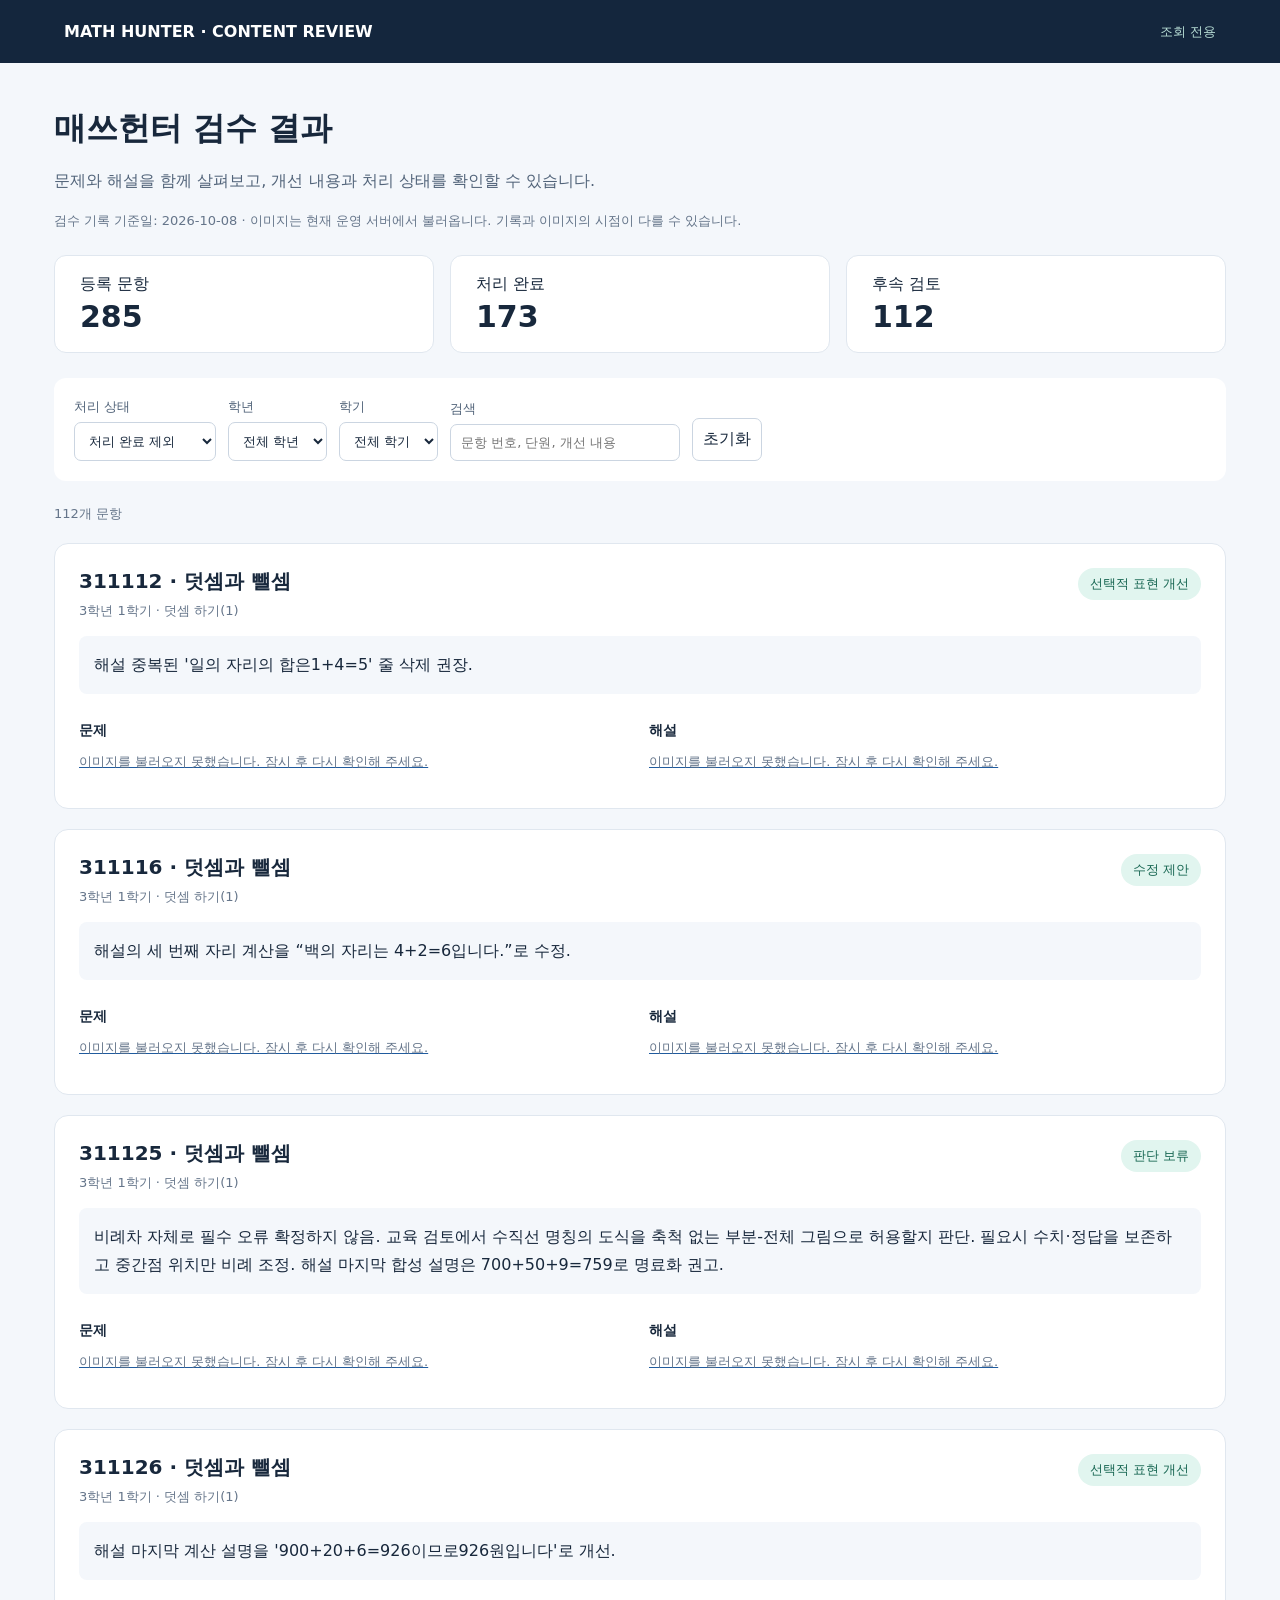
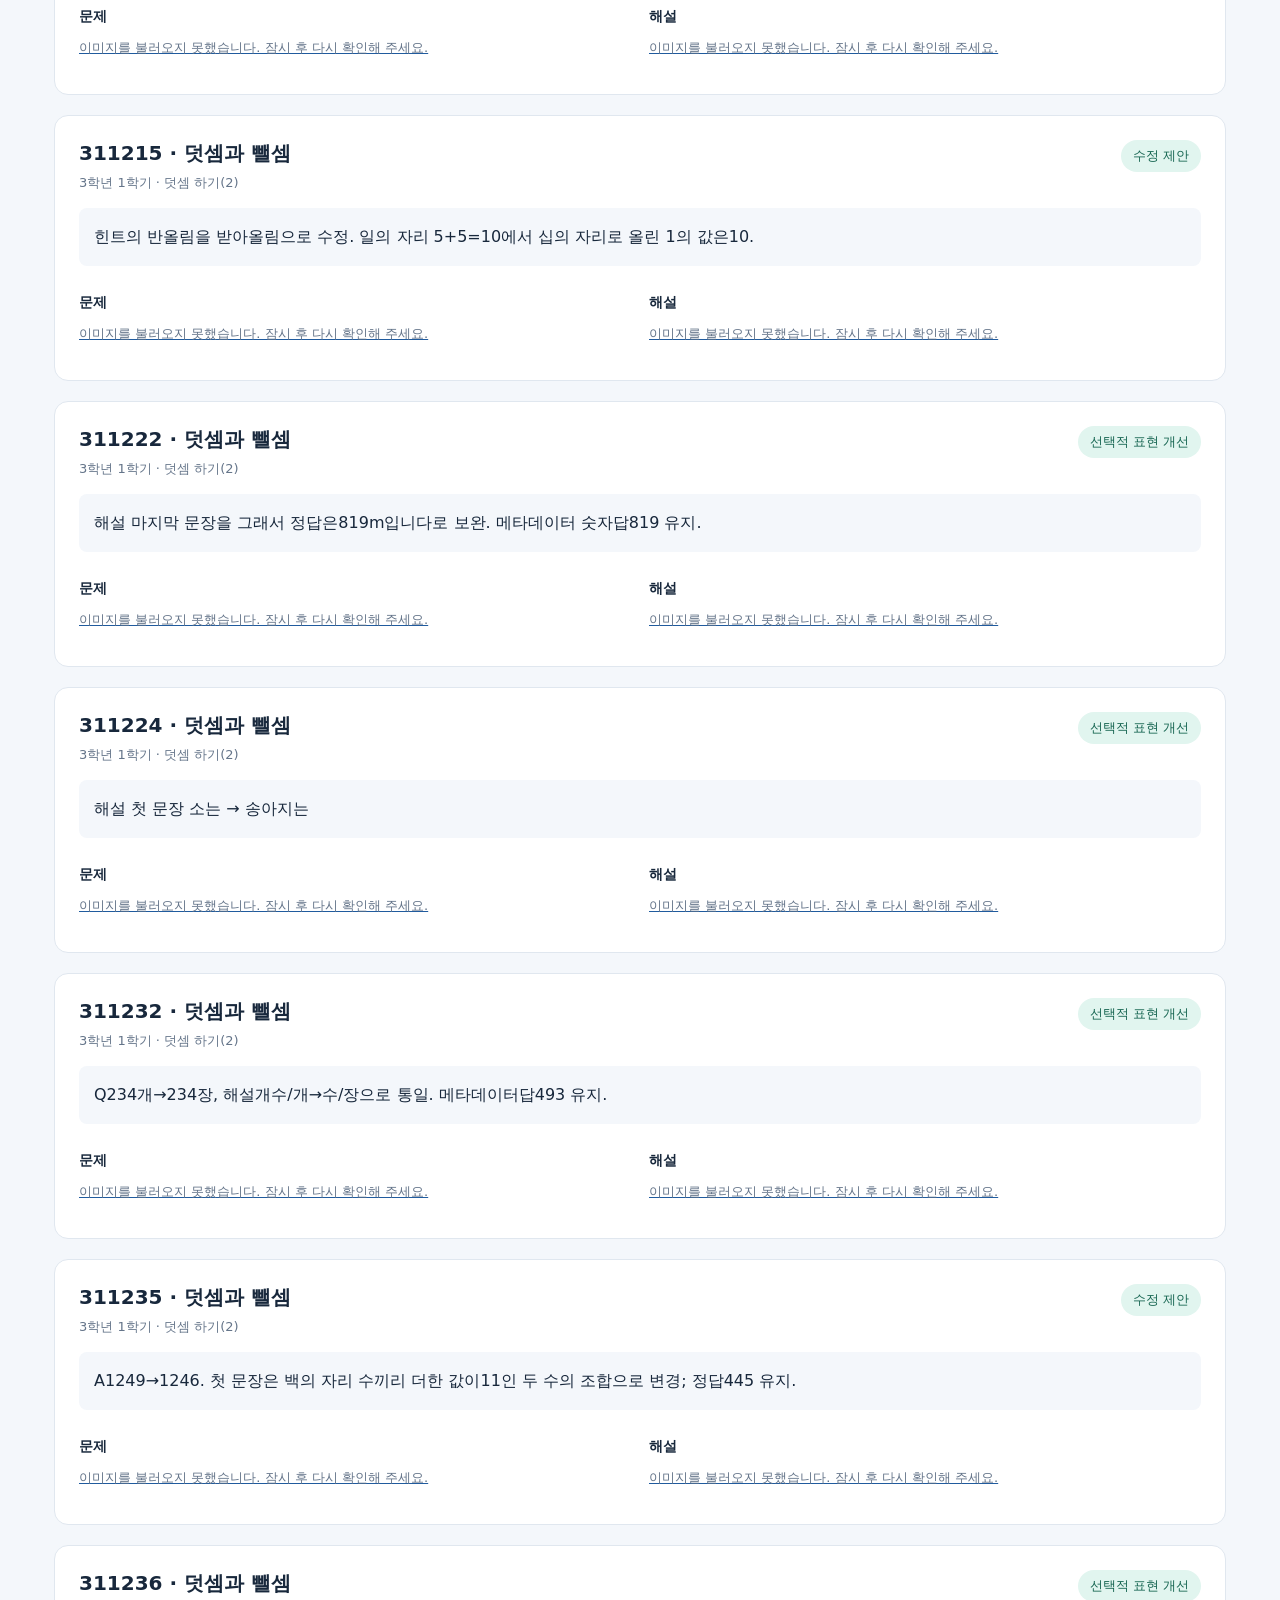
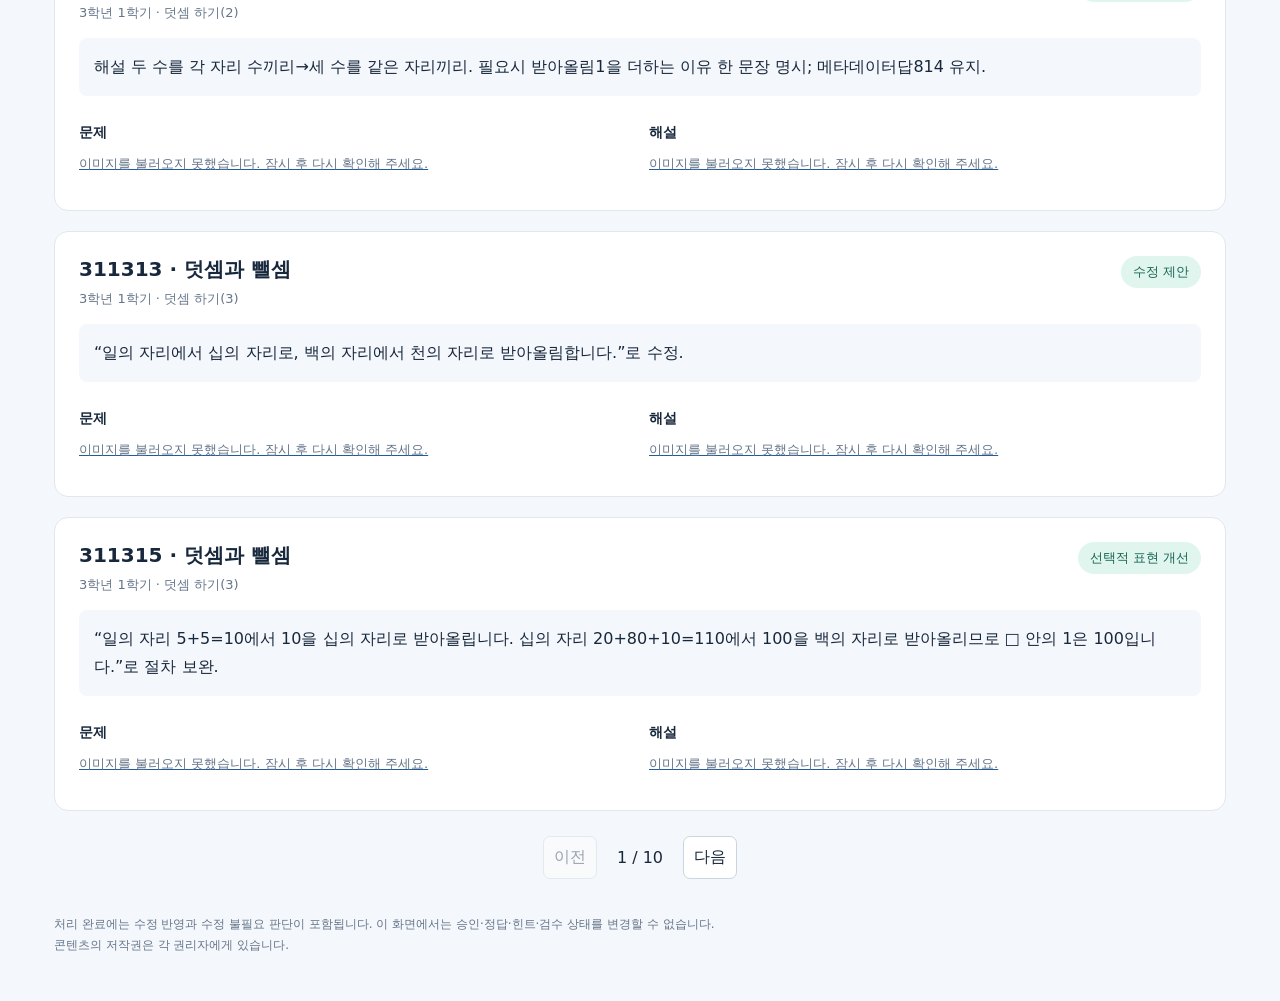
==== index.html @ 5c414570 "Hide completed reviews by default and simplify introduction" ====
<!doctype html>
<html lang="ko"><head><meta charset="utf-8"><meta name="viewport" content="width=device-width,initial-scale=1"><title>매쓰헌터 검수 결과</title><script defer src="data.js"></script>
<style>
:root{font-family:system-ui,-apple-system,"Malgun Gothic",sans-serif;color:#18283c;background:#f4f7fb}*{box-sizing:border-box}body{margin:0}header{background:#14263d;color:white;padding:22px 5%;display:flex;justify-content:space-between;align-items:center}header small{color:#b7ddd5}main{max-width:1220px;margin:44px auto;padding:0 24px}h1{font-size:32px;margin-bottom:12px}.intro{color:#516379;line-height:1.8}.stats{display:flex;gap:16px;margin:25px 0}.stat{background:white;padding:18px 25px;border:1px solid #e0e7ef;border-radius:12px;flex:1}.stat b{font-size:30px;display:block;margin-top:4px}.filters{display:flex;flex-wrap:wrap;gap:12px;align-items:end;background:white;padding:20px;border-radius:12px;margin:24px 0}label{display:grid;gap:6px;font-size:13px;color:#516379}select,input,button{font:inherit;border:1px solid #cbd5e1;padding:10px;border-radius:7px;background:white;color:#18283c}button{cursor:pointer}input{min-width:230px}.card{background:white;margin:20px 0;padding:24px;border:1px solid #e0e7ef;border-radius:14px}.head{display:flex;justify-content:space-between;gap:15px}.head h2{font-size:20px;margin:0 0 7px}.meta{font-size:13px;color:#65758a}.tag{align-self:start;border-radius:20px;background:#e1f5ef;color:#176652;padding:7px 12px;font-size:13px;white-space:nowrap}.tag.pending{background:#fff1d4;color:#865a12}.summary{line-height:1.75;background:#f4f7fb;padding:15px;border-radius:8px}.pictures{display:grid;grid-template-columns:1fr 1fr;gap:18px}figure{margin:0;min-width:0}figcaption{font-size:14px;font-weight:700;margin:12px 0}img{display:block;width:100%;height:auto;background:#fafafa;border:1px solid #e4e9ef;border-radius:8px}a{color:#205b9e}footer{font-size:12px;line-height:1.8;color:#65758a;margin:35px 0}.empty{padding:40px;text-align:center;color:#65758a}.notice{font-size:13px;color:#65758a}.pager{display:flex;align-items:center;justify-content:center;gap:20px;margin:25px}button:disabled{opacity:.4;cursor:default}:focus-visible{outline:3px solid #59b5a6;outline-offset:2px}@media(max-width:700px){main{padding:0 15px;margin-top:25px}.pictures{grid-template-columns:1fr}.stats{gap:8px}.stat{padding:13px}.stat b{font-size:23px}.head{flex-direction:column}.filters label{flex:1}input{min-width:160px}h1{font-size:27px}}
</style></head><body><header><strong>MATH HUNTER · CONTENT REVIEW</strong><small>조회 전용</small></header><main><h1>매쓰헌터 검수 결과</h1><p class="intro">문제와 해설을 함께 살펴보고, 개선 내용과 처리 상태를 확인할 수 있습니다.</p><p class="notice">검수 기록 기준일: <span id="date"></span> · 이미지는 현재 운영 서버에서 불러옵니다. 기록과 이미지의 시점이 다를 수 있습니다.</p><section class="stats" aria-label="검수 현황"><div class="stat">등록 문항<b id="total"></b></div><div class="stat">처리 완료<b id="done"></b></div><div class="stat">후속 검토<b id="pending"></b></div></section><section class="filters" aria-label="검색 필터"><label>처리 상태<select id="status"><option value="active" selected>처리 완료 제외</option><option value="all">전체</option><option value="completed">처리 완료</option><option value="pending">검토 대기</option><option value="correction">수정 제안</option><option value="optional">선택적 표현 개선</option><option value="uncertain">판단 보류</option></select></label><label>학년<select id="grade"><option value="">전체 학년</option></select></label><label>학기<select id="semester"><option value="">전체 학기</option><option value="1">1학기</option><option value="2">2학기</option></select></label><label>검색<input id="search" type="search" placeholder="문항 번호, 단원, 개선 내용"></label><button id="reset" type="button">초기화</button></section><p id="count" class="meta" aria-live="polite"></p><section id="cards" aria-label="검수 결과 목록"></section><nav class="pager" aria-label="페이지 이동"><button id="prev" type="button">이전</button><span id="page"></span><button id="next" type="button">다음</button></nav><footer>처리 완료에는 수정 반영과 수정 불필요 판단이 포함됩니다. 이 화면에서는 승인·정답·힌트·검수 상태를 변경할 수 없습니다.<br>콘텐츠의 저작권은 각 권리자에게 있습니다.</footer></main>
<script>
document.addEventListener('DOMContentLoaded',()=>{
 const $=id=>document.getElementById(id),data=window.REVIEW_DATA,rows=data.records;let page=0;const size=12;
 const esc=s=>String(s??'').replace(/[&<>"']/g,c=>({'&':'&amp;','<':'&lt;','>':'&gt;','"':'&quot;',"'":'&#39;'}[c]));
 $('date').textContent=data.date;$('total').textContent=rows.length;$('done').textContent=rows.filter(r=>r.state==='completed').length;$('pending').textContent=rows.filter(r=>r.state!=='completed').length;
 for(const g of [...new Set(rows.map(r=>r.grade))].sort()){const o=document.createElement('option');o.value=g;o.textContent=g+'학년';$('grade').append(o);}
 function render(){const query=$('search').value.trim().toLowerCase();const filtered=rows.filter(r=>($('status').value==='all'||($('status').value==='active'&&r.state!=='completed')||r.state===$('status').value)&&(!$('grade').value||String(r.grade)===$('grade').value)&&(!$('semester').value||String(r.semester)===$('semester').value)&&(!query||[r.code,r.index,r.unitTitle,r.lessonTitle,r.summary].join(' ').toLowerCase().includes(query)));const pages=Math.max(1,Math.ceil(filtered.length/size));page=Math.min(page,pages-1);$('count').textContent=filtered.length+'개 문항';$('page').textContent=(page+1)+' / '+pages;$('prev').disabled=page===0;$('next').disabled=page>=pages-1;
 $('cards').innerHTML=filtered.slice(page*size,(page+1)*size).map(r=>`<article class="card"><div class="head"><div><h2>${esc(r.code)} · ${esc(r.unitTitle)}</h2><div class="meta">${r.grade}학년 ${r.semester}학기 · ${esc(r.lessonTitle)}</div></div><span class="tag ${r.state}">${esc(({completed:'처리 완료',pending:'검토 대기',correction:'수정 제안',optional:'선택적 표현 개선',uncertain:'판단 보류'})[r.state])}</span></div><p class="summary">${esc(r.summary)}</p><div class="pictures">${[['q','문제'],['a','해설']].map(([key,label])=>`<figure><figcaption>${label}</figcaption><a href="${esc(r[key])}" target="_blank" rel="noopener noreferrer" aria-label="${esc(r.code)} ${label} 크게 보기"><img loading="lazy" src="${esc(r[key])}" alt="${esc(r.code)} ${label}"></a></figure>`).join('')}</div></article>`).join('')||'<p class="empty">검색 조건에 맞는 문항이 없습니다.</p>';
 for(const img of $('cards').querySelectorAll('img'))img.addEventListener('error',()=>{const p=document.createElement('p');p.className='notice';p.textContent='이미지를 불러오지 못했습니다. 잠시 후 다시 확인해 주세요.';img.replaceWith(p);},{once:true});}
 for(const id of ['status','grade','semester','search'])$(id).addEventListener(id==='search'?'input':'change',()=>{page=0;render();});$('reset').onclick=()=>{$('status').value='active';$('grade').value='';$('semester').value='';$('search').value='';page=0;render();};$('prev').onclick=()=>{page--;render();};$('next').onclick=()=>{page++;render();};const params=new URLSearchParams(location.search);for(const id of ['grade','semester','status','search'])if(params.has(id))$(id).value=params.get(id);render();
});
</script></body></html>
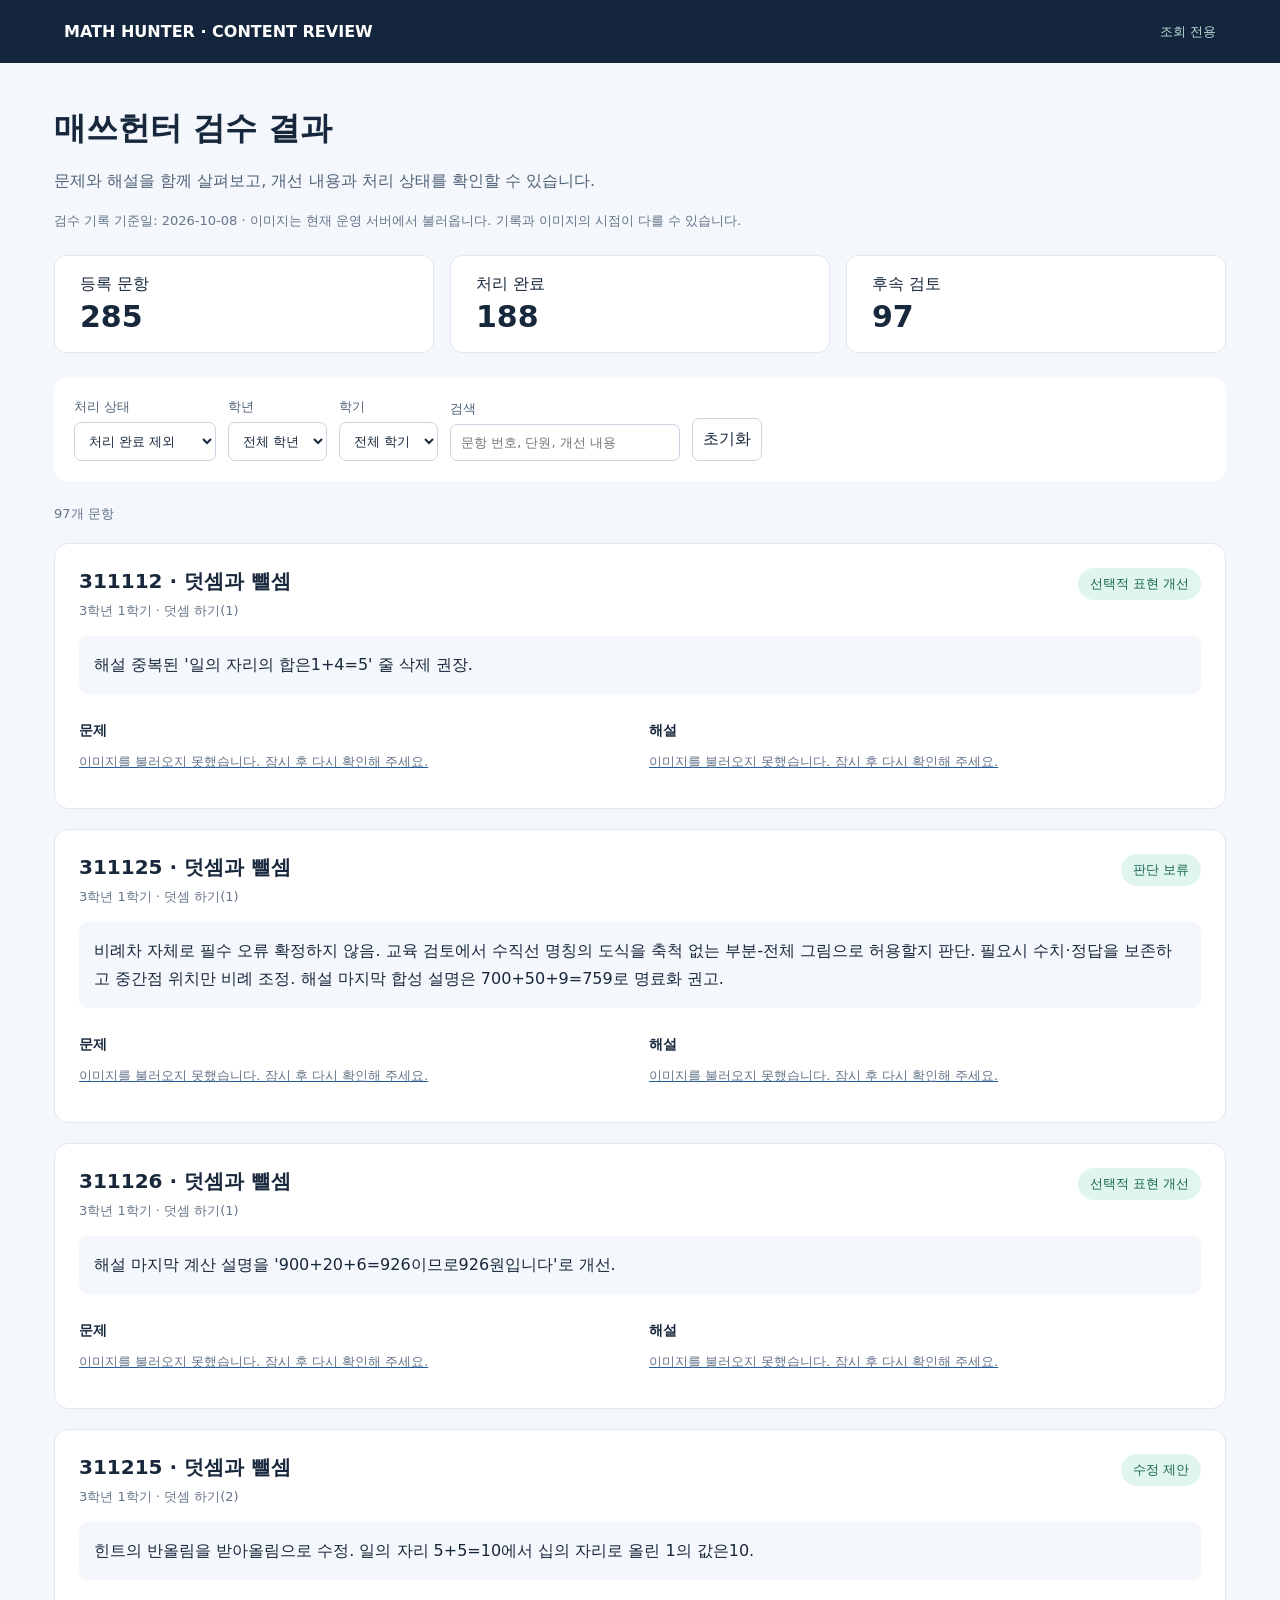
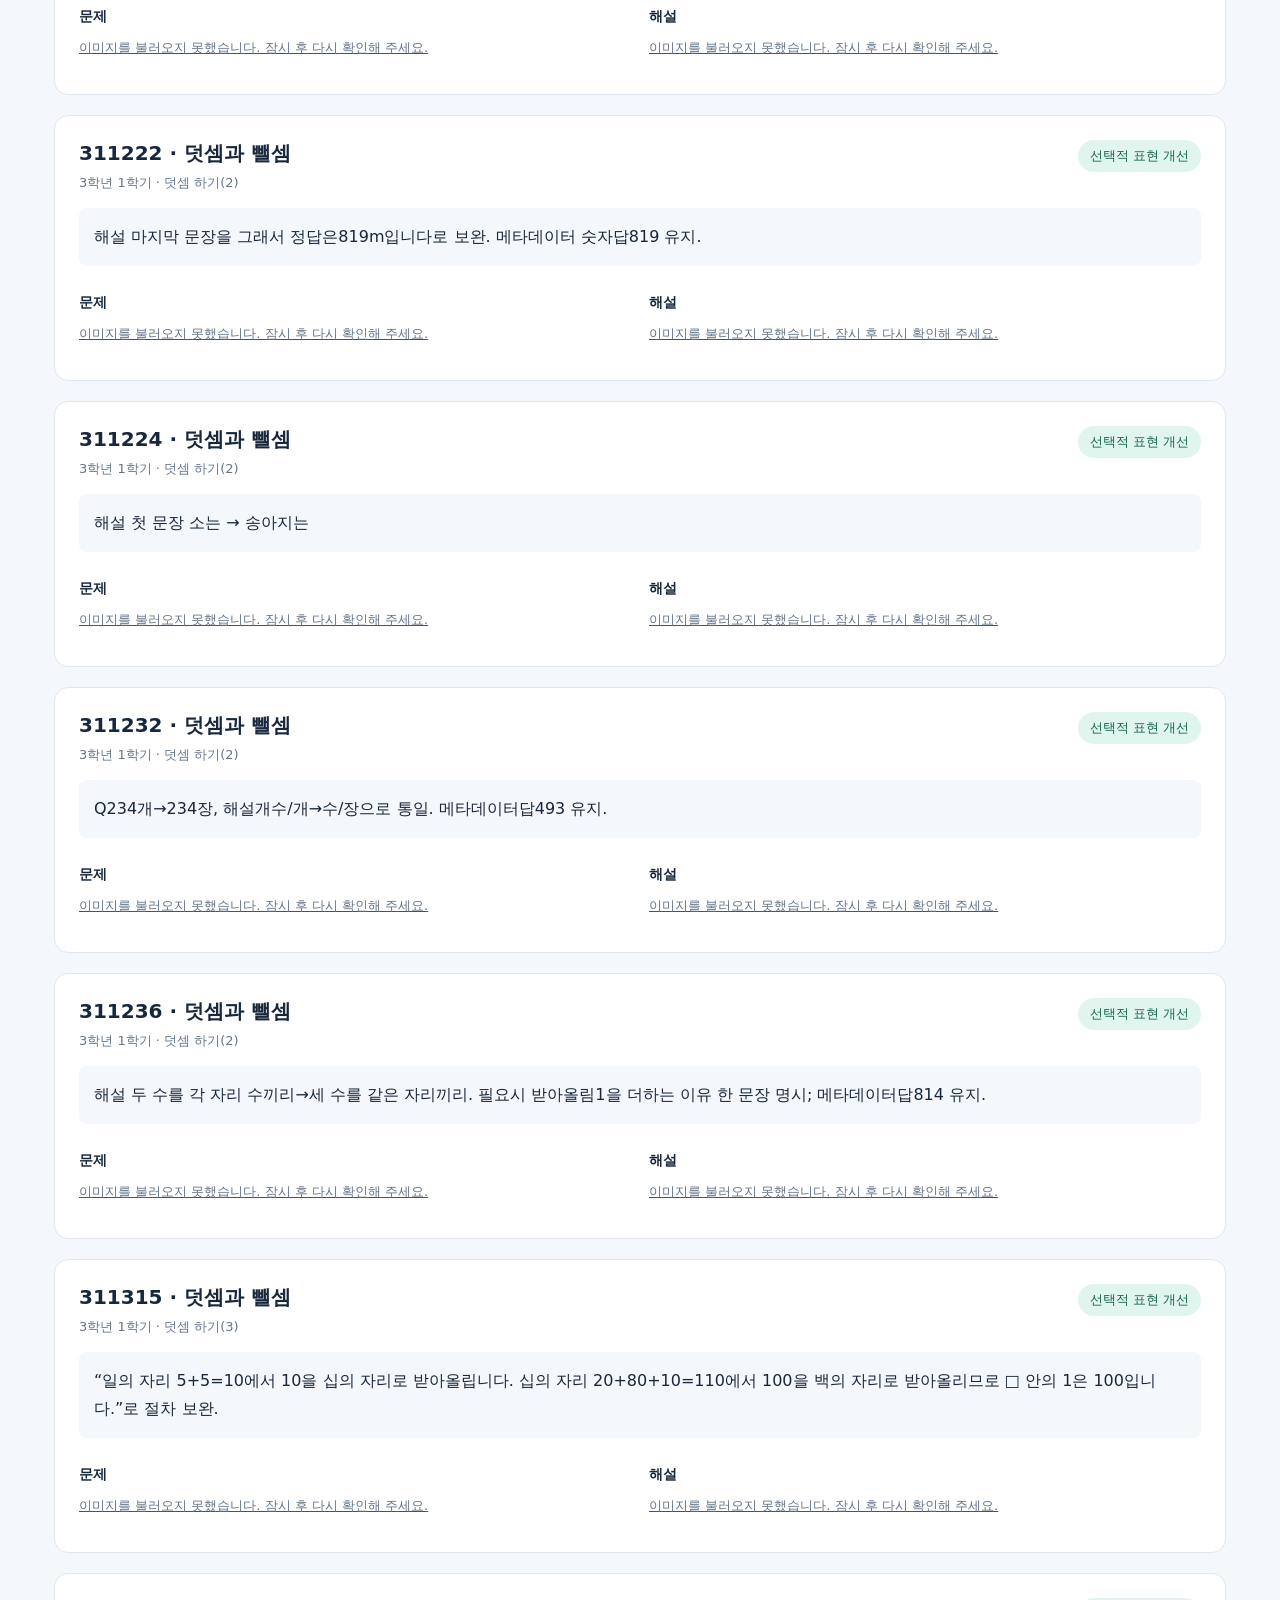
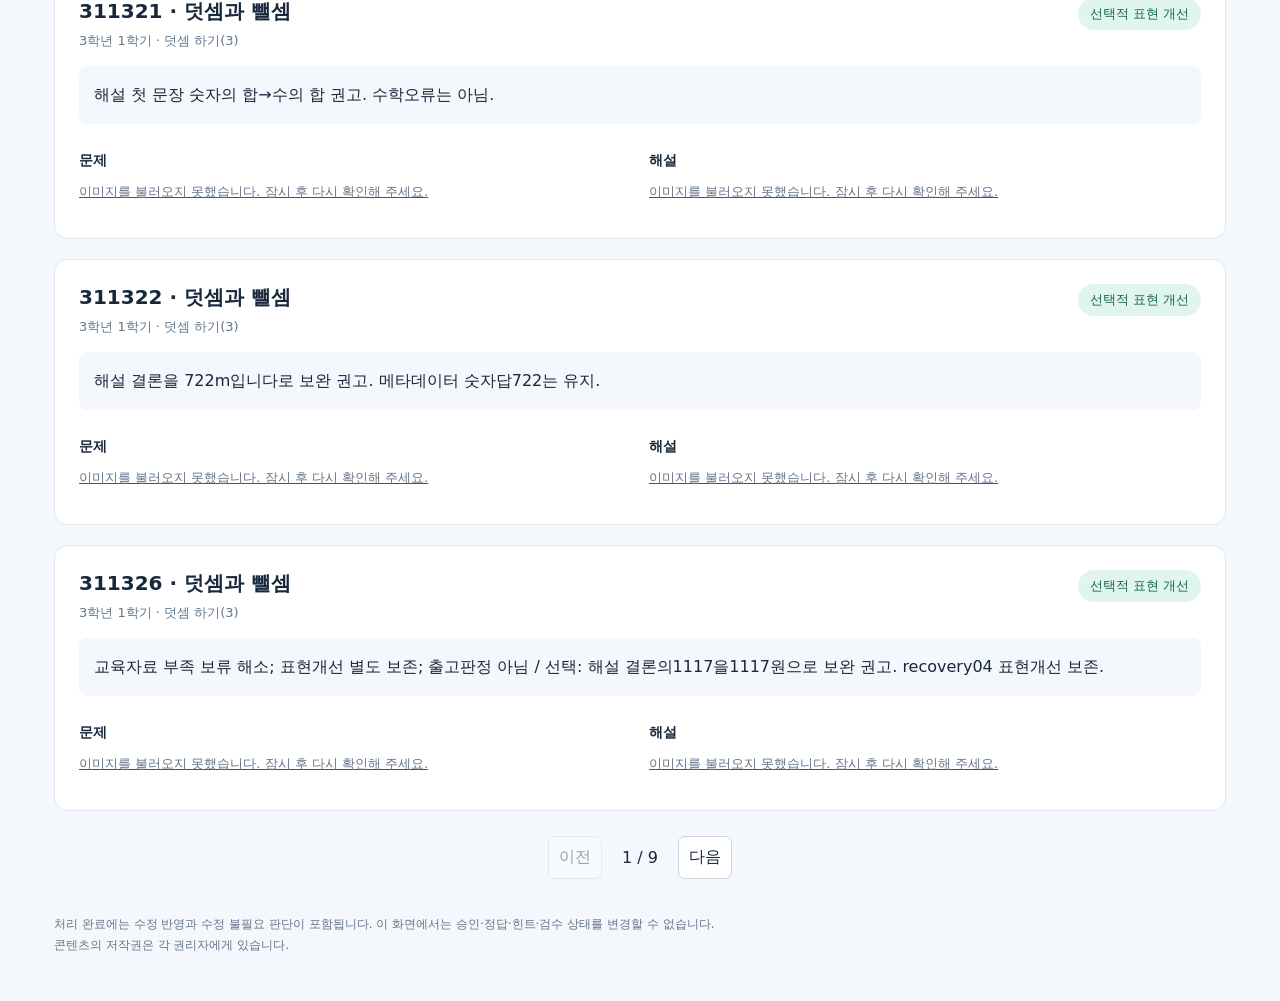
==== commit 2806e76f: "Mark 15 image corrections deployed and refresh image cache" ====
--- a/index.html
+++ b/index.html
@@ -10,7 +10,7 @@
  $('date').textContent=data.date;$('total').textContent=rows.length;$('done').textContent=rows.filter(r=>r.state==='completed').length;$('pending').textContent=rows.filter(r=>r.state!=='completed').length;
  for(const g of [...new Set(rows.map(r=>r.grade))].sort()){const o=document.createElement('option');o.value=g;o.textContent=g+'학년';$('grade').append(o);}
  function render(){const query=$('search').value.trim().toLowerCase();const filtered=rows.filter(r=>($('status').value==='all'||($('status').value==='active'&&r.state!=='completed')||r.state===$('status').value)&&(!$('grade').value||String(r.grade)===$('grade').value)&&(!$('semester').value||String(r.semester)===$('semester').value)&&(!query||[r.code,r.index,r.unitTitle,r.lessonTitle,r.summary].join(' ').toLowerCase().includes(query)));const pages=Math.max(1,Math.ceil(filtered.length/size));page=Math.min(page,pages-1);$('count').textContent=filtered.length+'개 문항';$('page').textContent=(page+1)+' / '+pages;$('prev').disabled=page===0;$('next').disabled=page>=pages-1;
- $('cards').innerHTML=filtered.slice(page*size,(page+1)*size).map(r=>`<article class="card"><div class="head"><div><h2>${esc(r.code)} · ${esc(r.unitTitle)}</h2><div class="meta">${r.grade}학년 ${r.semester}학기 · ${esc(r.lessonTitle)}</div></div><span class="tag ${r.state}">${esc(({completed:'처리 완료',pending:'검토 대기',correction:'수정 제안',optional:'선택적 표현 개선',uncertain:'판단 보류'})[r.state])}</span></div><p class="summary">${esc(r.summary)}</p><div class="pictures">${[['q','문제'],['a','해설']].map(([key,label])=>`<figure><figcaption>${label}</figcaption><a href="${esc(r[key])}" target="_blank" rel="noopener noreferrer" aria-label="${esc(r.code)} ${label} 크게 보기"><img loading="lazy" src="${esc(r[key])}" alt="${esc(r.code)} ${label}"></a></figure>`).join('')}</div></article>`).join('')||'<p class="empty">검색 조건에 맞는 문항이 없습니다.</p>';
+ $('cards').innerHTML=filtered.slice(page*size,(page+1)*size).map(r=>`<article class="card"><div class="head"><div><h2>${esc(r.code)} · ${esc(r.unitTitle)}</h2><div class="meta">${r.grade}학년 ${r.semester}학기 · ${esc(r.lessonTitle)}</div></div><span class="tag ${r.state}">${esc(({completed:'처리 완료',pending:'검토 대기',correction:'수정 제안',optional:'선택적 표현 개선',uncertain:'판단 보류'})[r.state])}</span></div><p class="summary">${esc(r.summary)}</p><div class="pictures">${[['q','문제'],['a','해설']].map(([key,label])=>`<figure><figcaption>${label}</figcaption><a href="${esc(r[key])}?v=${encodeURIComponent(data.date+'-'+r.state)}" target="_blank" rel="noopener noreferrer" aria-label="${esc(r.code)} ${label} 크게 보기"><img loading="lazy" src="${esc(r[key])}?v=${encodeURIComponent(data.date+'-'+r.state)}" alt="${esc(r.code)} ${label}"></a></figure>`).join('')}</div></article>`).join('')||'<p class="empty">검색 조건에 맞는 문항이 없습니다.</p>';
  for(const img of $('cards').querySelectorAll('img'))img.addEventListener('error',()=>{const p=document.createElement('p');p.className='notice';p.textContent='이미지를 불러오지 못했습니다. 잠시 후 다시 확인해 주세요.';img.replaceWith(p);},{once:true});}
  for(const id of ['status','grade','semester','search'])$(id).addEventListener(id==='search'?'input':'change',()=>{page=0;render();});$('reset').onclick=()=>{$('status').value='active';$('grade').value='';$('semester').value='';$('search').value='';page=0;render();};$('prev').onclick=()=>{page--;render();};$('next').onclick=()=>{page++;render();};const params=new URLSearchParams(location.search);for(const id of ['grade','semester','status','search'])if(params.has(id))$(id).value=params.get(id);render();
 });
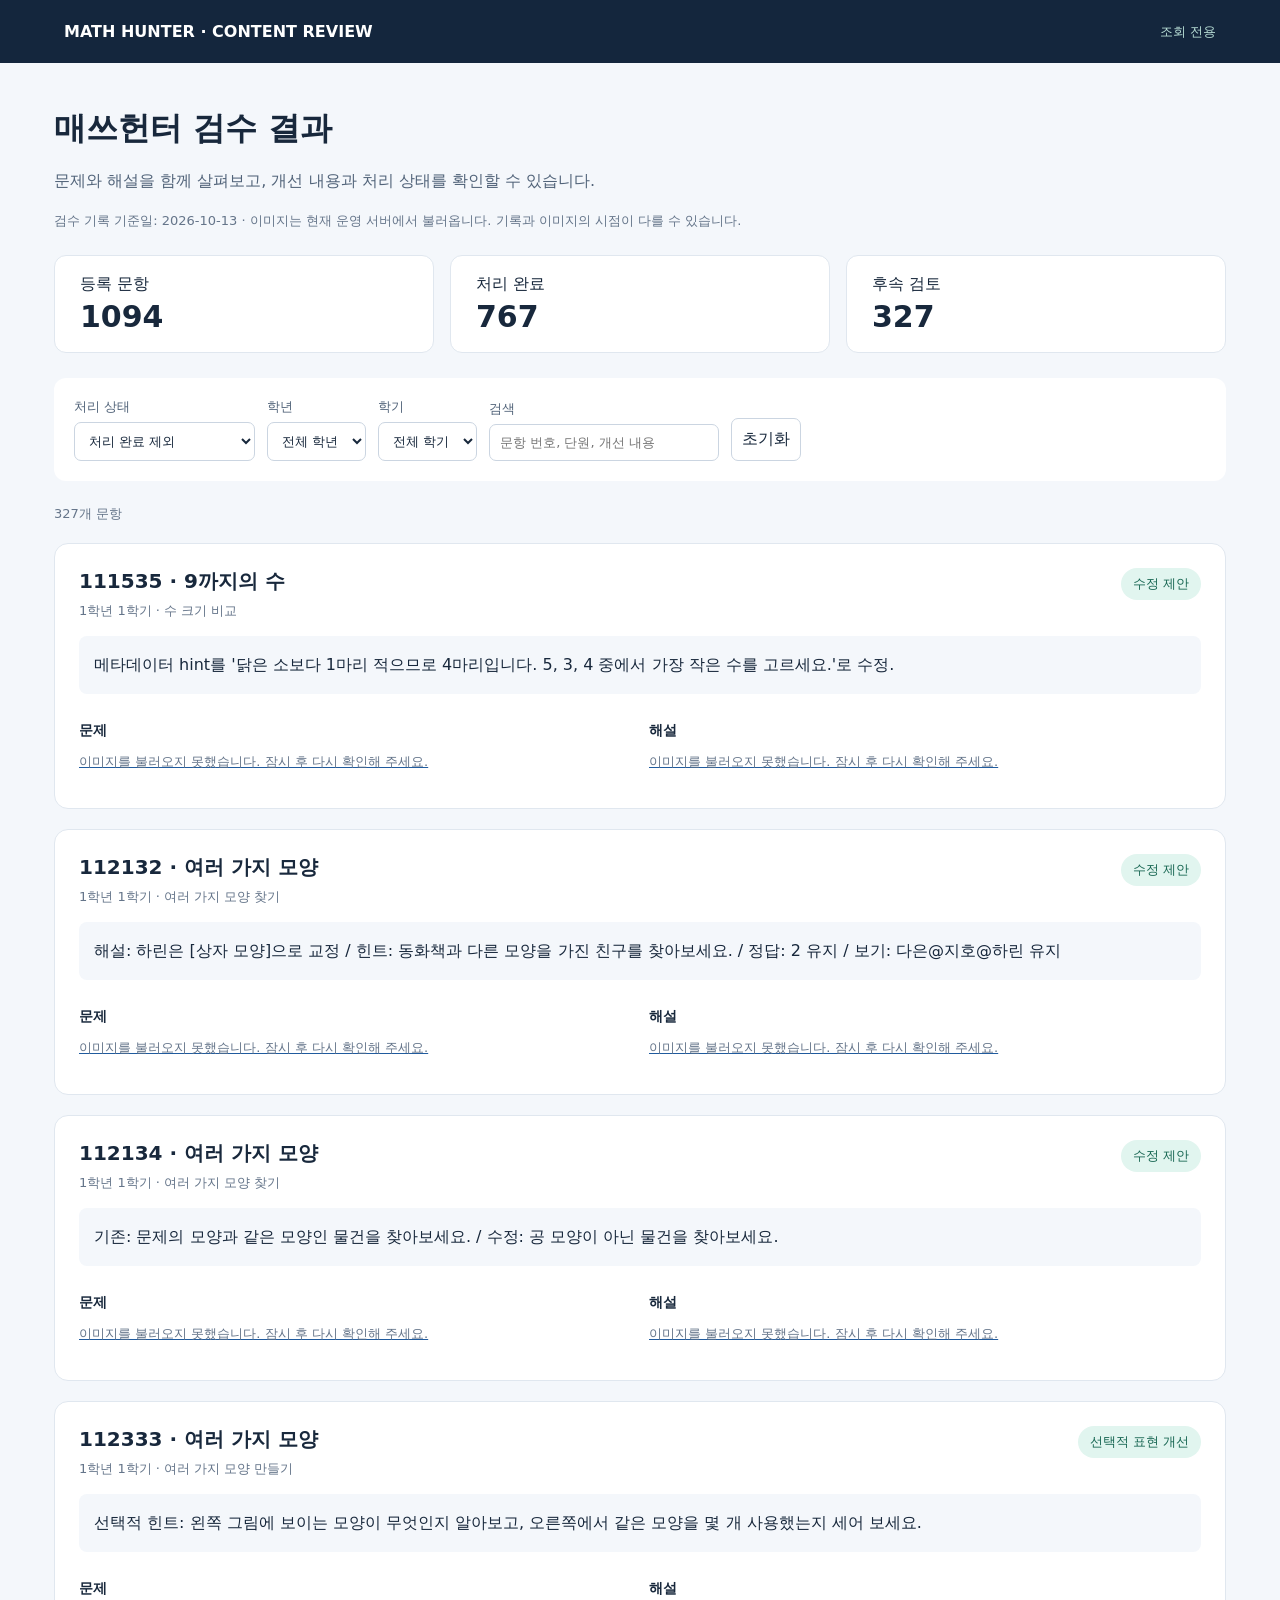
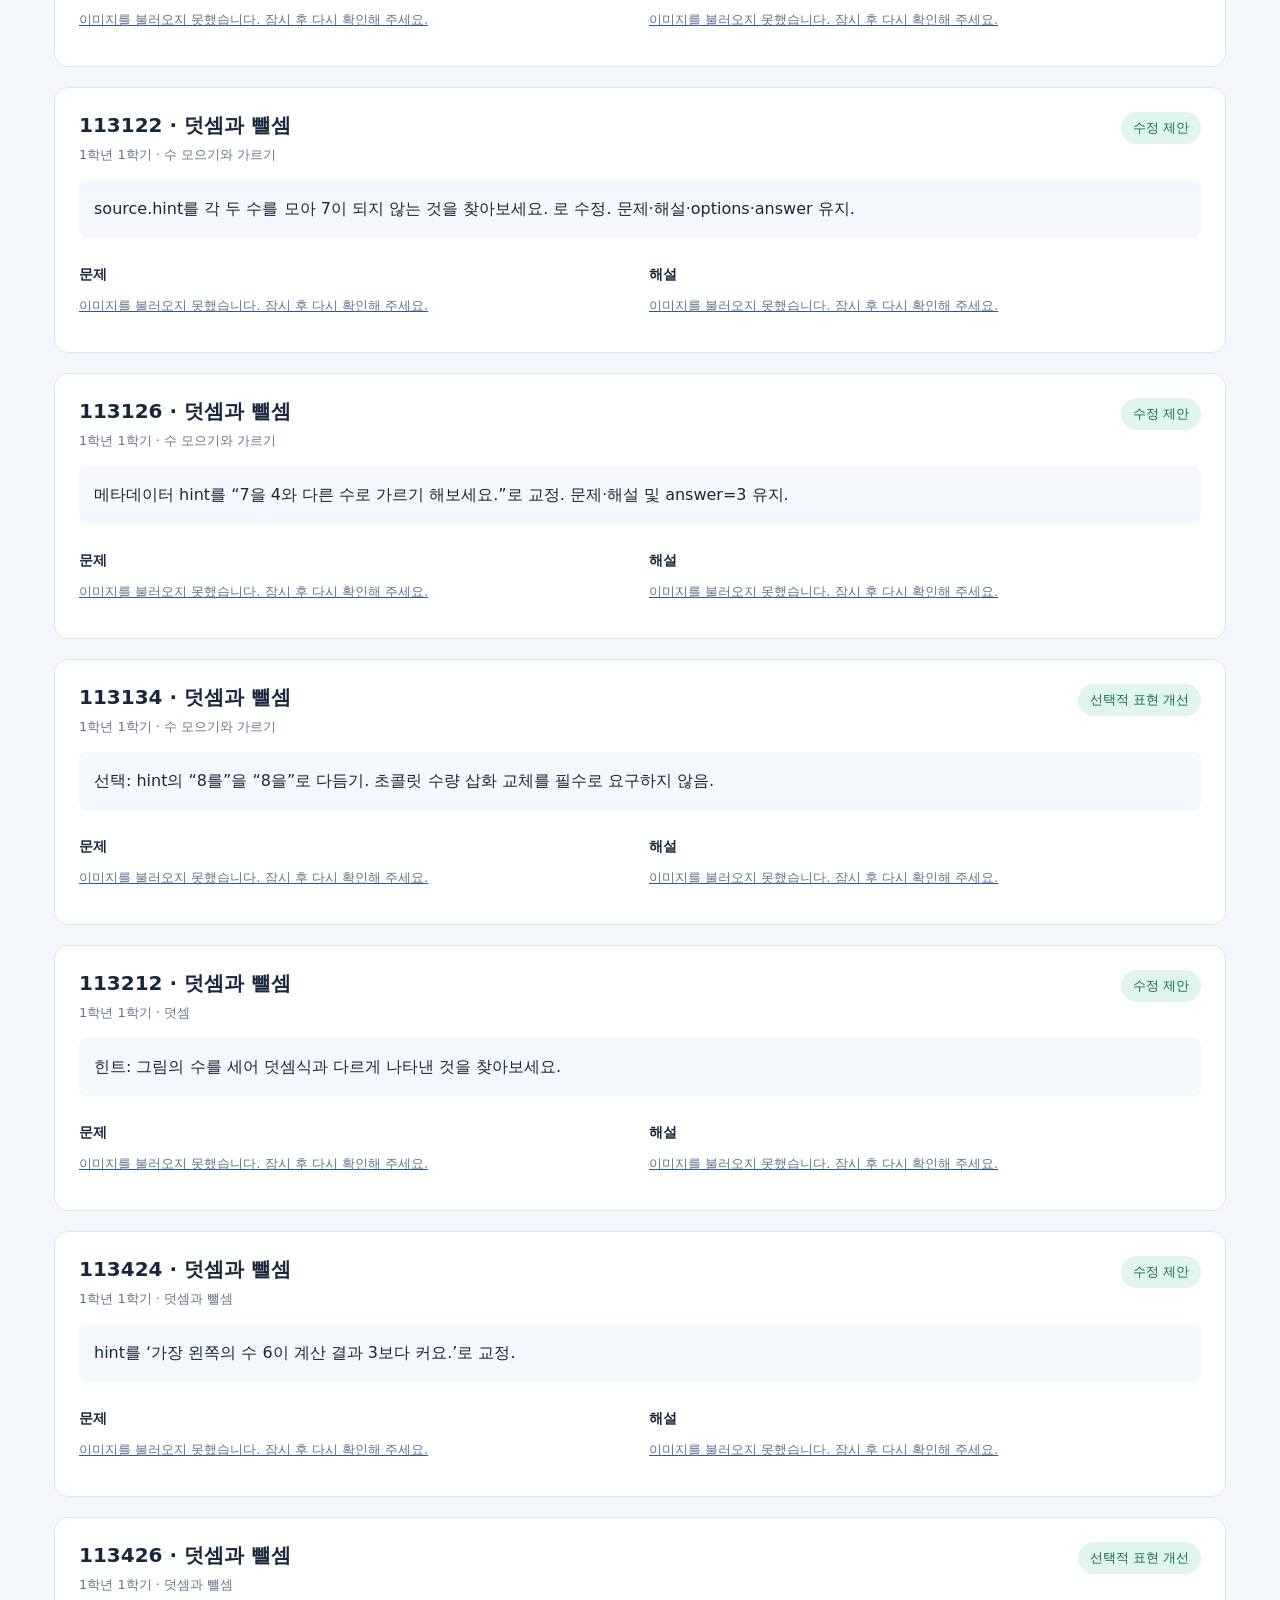
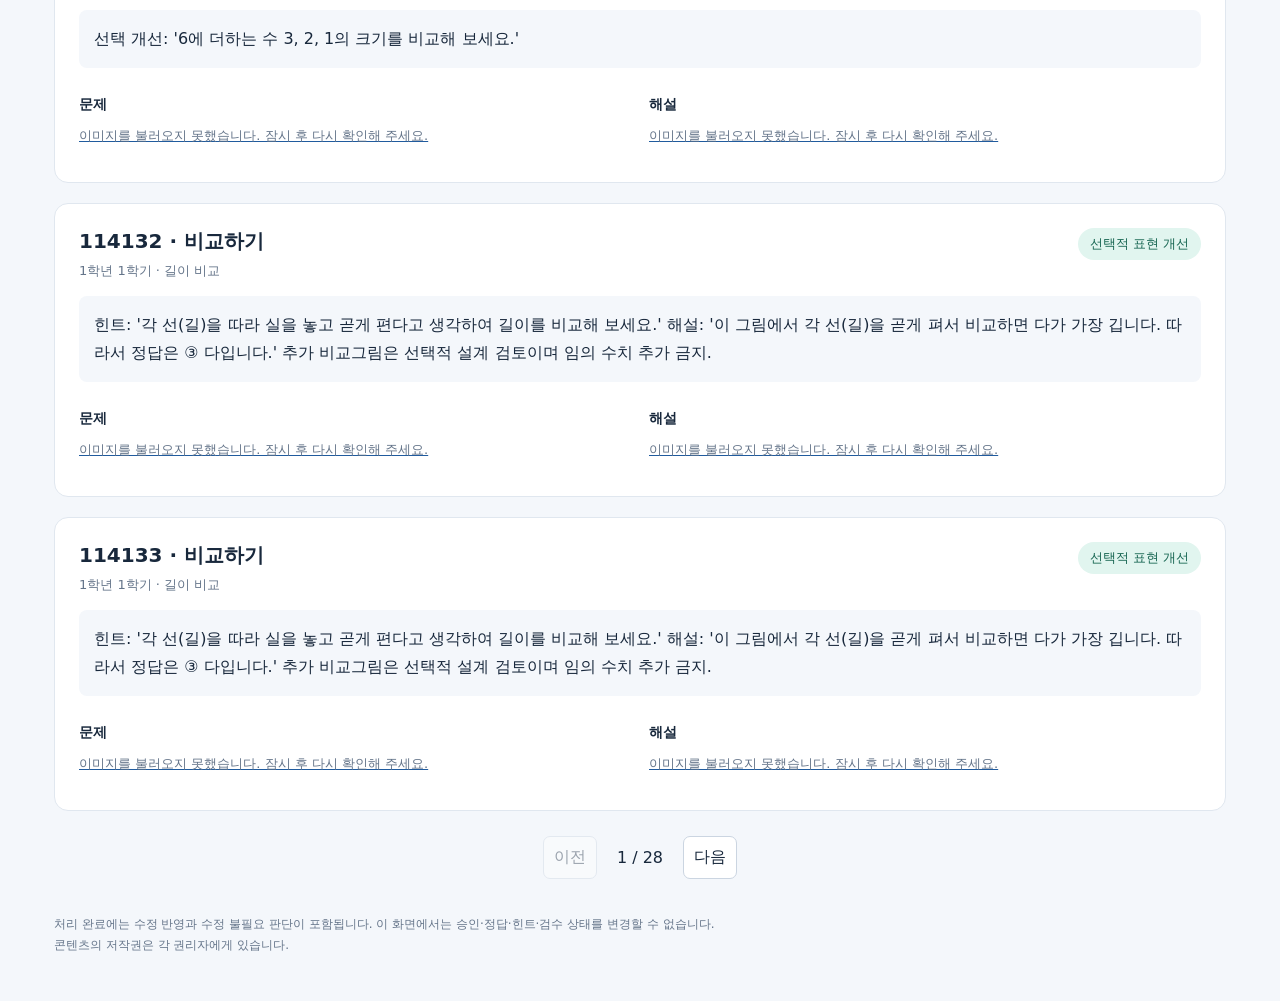
==== commit 9a49beeb: "Add seven JSON hold cases with focused review filter" ====
--- a/index.html
+++ b/index.html
@@ -1,15 +1,15 @@
 <!doctype html>
 <html lang="ko"><head><meta charset="utf-8"><meta name="viewport" content="width=device-width,initial-scale=1"><title>매쓰헌터 검수 결과</title><script defer src="data.js"></script>
 <style>
-:root{font-family:system-ui,-apple-system,"Malgun Gothic",sans-serif;color:#18283c;background:#f4f7fb}*{box-sizing:border-box}body{margin:0}header{background:#14263d;color:white;padding:22px 5%;display:flex;justify-content:space-between;align-items:center}header small{color:#b7ddd5}main{max-width:1220px;margin:44px auto;padding:0 24px}h1{font-size:32px;margin-bottom:12px}.intro{color:#516379;line-height:1.8}.stats{display:flex;gap:16px;margin:25px 0}.stat{background:white;padding:18px 25px;border:1px solid #e0e7ef;border-radius:12px;flex:1}.stat b{font-size:30px;display:block;margin-top:4px}.filters{display:flex;flex-wrap:wrap;gap:12px;align-items:end;background:white;padding:20px;border-radius:12px;margin:24px 0}label{display:grid;gap:6px;font-size:13px;color:#516379}select,input,button{font:inherit;border:1px solid #cbd5e1;padding:10px;border-radius:7px;background:white;color:#18283c}button{cursor:pointer}input{min-width:230px}.card{background:white;margin:20px 0;padding:24px;border:1px solid #e0e7ef;border-radius:14px}.head{display:flex;justify-content:space-between;gap:15px}.head h2{font-size:20px;margin:0 0 7px}.meta{font-size:13px;color:#65758a}.tag{align-self:start;border-radius:20px;background:#e1f5ef;color:#176652;padding:7px 12px;font-size:13px;white-space:nowrap}.tag.pending{background:#fff1d4;color:#865a12}.summary{line-height:1.75;background:#f4f7fb;padding:15px;border-radius:8px}.pictures{display:grid;grid-template-columns:1fr 1fr;gap:18px}figure{margin:0;min-width:0}figcaption{font-size:14px;font-weight:700;margin:12px 0}img{display:block;width:100%;height:auto;background:#fafafa;border:1px solid #e4e9ef;border-radius:8px}a{color:#205b9e}footer{font-size:12px;line-height:1.8;color:#65758a;margin:35px 0}.empty{padding:40px;text-align:center;color:#65758a}.notice{font-size:13px;color:#65758a}.pager{display:flex;align-items:center;justify-content:center;gap:20px;margin:25px}button:disabled{opacity:.4;cursor:default}:focus-visible{outline:3px solid #59b5a6;outline-offset:2px}@media(max-width:700px){main{padding:0 15px;margin-top:25px}.pictures{grid-template-columns:1fr}.stats{gap:8px}.stat{padding:13px}.stat b{font-size:23px}.head{flex-direction:column}.filters label{flex:1}input{min-width:160px}h1{font-size:27px}}
-</style></head><body><header><strong>MATH HUNTER · CONTENT REVIEW</strong><small>조회 전용</small></header><main><h1>매쓰헌터 검수 결과</h1><p class="intro">문제와 해설을 함께 살펴보고, 개선 내용과 처리 상태를 확인할 수 있습니다.</p><p class="notice">검수 기록 기준일: <span id="date"></span> · 이미지는 현재 운영 서버에서 불러옵니다. 기록과 이미지의 시점이 다를 수 있습니다.</p><section class="stats" aria-label="검수 현황"><div class="stat">등록 문항<b id="total"></b></div><div class="stat">처리 완료<b id="done"></b></div><div class="stat">후속 검토<b id="pending"></b></div></section><section class="filters" aria-label="검색 필터"><label>처리 상태<select id="status"><option value="active" selected>처리 완료 제외</option><option value="all">전체</option><option value="completed">처리 완료</option><option value="pending">검토 대기</option><option value="correction">수정 제안</option><option value="optional">선택적 표현 개선</option><option value="uncertain">판단 보류</option></select></label><label>학년<select id="grade"><option value="">전체 학년</option></select></label><label>학기<select id="semester"><option value="">전체 학기</option><option value="1">1학기</option><option value="2">2학기</option></select></label><label>검색<input id="search" type="search" placeholder="문항 번호, 단원, 개선 내용"></label><button id="reset" type="button">초기화</button></section><p id="count" class="meta" aria-live="polite"></p><section id="cards" aria-label="검수 결과 목록"></section><nav class="pager" aria-label="페이지 이동"><button id="prev" type="button">이전</button><span id="page"></span><button id="next" type="button">다음</button></nav><footer>처리 완료에는 수정 반영과 수정 불필요 판단이 포함됩니다. 이 화면에서는 승인·정답·힌트·검수 상태를 변경할 수 없습니다.<br>콘텐츠의 저작권은 각 권리자에게 있습니다.</footer></main>
+:root{font-family:system-ui,-apple-system,"Malgun Gothic",sans-serif;color:#18283c;background:#f4f7fb}*{box-sizing:border-box}body{margin:0}header{background:#14263d;color:white;padding:22px 5%;display:flex;justify-content:space-between;align-items:center}header small{color:#b7ddd5}main{max-width:1220px;margin:44px auto;padding:0 24px}h1{font-size:32px;margin-bottom:12px}.intro{color:#516379;line-height:1.8}.stats{display:flex;gap:16px;margin:25px 0}.stat{background:white;padding:18px 25px;border:1px solid #e0e7ef;border-radius:12px;flex:1}.stat b{font-size:30px;display:block;margin-top:4px}.filters{display:flex;flex-wrap:wrap;gap:12px;align-items:end;background:white;padding:20px;border-radius:12px;margin:24px 0}label{display:grid;gap:6px;font-size:13px;color:#516379}select,input,button{font:inherit;border:1px solid #cbd5e1;padding:10px;border-radius:7px;background:white;color:#18283c}button{cursor:pointer}input{min-width:230px}.card{background:white;margin:20px 0;padding:24px;border:1px solid #e0e7ef;border-radius:14px}.head{display:flex;justify-content:space-between;gap:15px}.head h2{font-size:20px;margin:0 0 7px}.meta{font-size:13px;color:#65758a}.tag{align-self:start;border-radius:20px;background:#e1f5ef;color:#176652;padding:7px 12px;font-size:13px;white-space:nowrap}.tag.pending{background:#fff1d4;color:#865a12}.summary{white-space:pre-line;line-height:1.75;background:#f4f7fb;padding:15px;border-radius:8px}.pictures{display:grid;grid-template-columns:1fr 1fr;gap:18px}figure{margin:0;min-width:0}figcaption{font-size:14px;font-weight:700;margin:12px 0}img{display:block;width:100%;height:auto;background:#fafafa;border:1px solid #e4e9ef;border-radius:8px}a{color:#205b9e}footer{font-size:12px;line-height:1.8;color:#65758a;margin:35px 0}.empty{padding:40px;text-align:center;color:#65758a}.notice{font-size:13px;color:#65758a}.pager{display:flex;align-items:center;justify-content:center;gap:20px;margin:25px}button:disabled{opacity:.4;cursor:default}:focus-visible{outline:3px solid #59b5a6;outline-offset:2px}@media(max-width:700px){main{padding:0 15px;margin-top:25px}.pictures{grid-template-columns:1fr}.stats{gap:8px}.stat{padding:13px}.stat b{font-size:23px}.head{flex-direction:column}.filters label{flex:1}input{min-width:160px}h1{font-size:27px}}
+</style></head><body><header><strong>MATH HUNTER · CONTENT REVIEW</strong><small>조회 전용</small></header><main><h1>매쓰헌터 검수 결과</h1><p class="intro">문제와 해설을 함께 살펴보고, 개선 내용과 처리 상태를 확인할 수 있습니다.</p><p class="notice">검수 기록 기준일: <span id="date"></span> · 이미지는 현재 운영 서버에서 불러옵니다. 기록과 이미지의 시점이 다를 수 있습니다.</p><section class="stats" aria-label="검수 현황"><div class="stat">등록 문항<b id="total"></b></div><div class="stat">처리 완료<b id="done"></b></div><div class="stat">후속 검토<b id="pending"></b></div></section><section class="filters" aria-label="검색 필터"><label>처리 상태<select id="status"><option value="active" selected>처리 완료 제외</option><option value="all">전체</option><option value="completed">처리 완료</option><option value="pending">검토 대기</option><option value="correction">수정 제안</option><option value="optional">선택적 표현 개선</option><option value="uncertain">판단 보류</option><option value="json-hold">JSON 수정 보류 · 7문항</option></select></label><label>학년<select id="grade"><option value="">전체 학년</option></select></label><label>학기<select id="semester"><option value="">전체 학기</option><option value="1">1학기</option><option value="2">2학기</option></select></label><label>검색<input id="search" type="search" placeholder="문항 번호, 단원, 개선 내용"></label><button id="reset" type="button">초기화</button></section><p id="count" class="meta" aria-live="polite"></p><section id="cards" aria-label="검수 결과 목록"></section><nav class="pager" aria-label="페이지 이동"><button id="prev" type="button">이전</button><span id="page"></span><button id="next" type="button">다음</button></nav><footer>처리 완료에는 수정 반영과 수정 불필요 판단이 포함됩니다. 이 화면에서는 승인·정답·힌트·검수 상태를 변경할 수 없습니다.<br>콘텐츠의 저작권은 각 권리자에게 있습니다.</footer></main>
 <script>
 document.addEventListener('DOMContentLoaded',()=>{
  const $=id=>document.getElementById(id),data=window.REVIEW_DATA,rows=data.records;let page=0;const size=12;
  const esc=s=>String(s??'').replace(/[&<>"']/g,c=>({'&':'&amp;','<':'&lt;','>':'&gt;','"':'&quot;',"'":'&#39;'}[c]));
  $('date').textContent=data.date;$('total').textContent=rows.length;$('done').textContent=rows.filter(r=>r.state==='completed').length;$('pending').textContent=rows.filter(r=>r.state!=='completed').length;
  for(const g of [...new Set(rows.map(r=>r.grade))].sort()){const o=document.createElement('option');o.value=g;o.textContent=g+'학년';$('grade').append(o);}
- function render(){const query=$('search').value.trim().toLowerCase();const filtered=rows.filter(r=>($('status').value==='all'||($('status').value==='active'&&r.state!=='completed')||r.state===$('status').value)&&(!$('grade').value||String(r.grade)===$('grade').value)&&(!$('semester').value||String(r.semester)===$('semester').value)&&(!query||[r.code,r.index,r.unitTitle,r.lessonTitle,r.summary].join(' ').toLowerCase().includes(query)));const pages=Math.max(1,Math.ceil(filtered.length/size));page=Math.min(page,pages-1);$('count').textContent=filtered.length+'개 문항';$('page').textContent=(page+1)+' / '+pages;$('prev').disabled=page===0;$('next').disabled=page>=pages-1;
+ function render(){const query=$('search').value.trim().toLowerCase();const filtered=rows.filter(r=>($('status').value==='all'||($('status').value==='active'&&r.state!=='completed')||r.state===$('status').value||($('status').value==='json-hold'&&r.category==='json-hold'))&&(!$('grade').value||String(r.grade)===$('grade').value)&&(!$('semester').value||String(r.semester)===$('semester').value)&&(!query||[r.code,r.index,r.unitTitle,r.lessonTitle,r.summary].join(' ').toLowerCase().includes(query)));const pages=Math.max(1,Math.ceil(filtered.length/size));page=Math.min(page,pages-1);$('count').textContent=filtered.length+'개 문항';$('page').textContent=(page+1)+' / '+pages;$('prev').disabled=page===0;$('next').disabled=page>=pages-1;
  $('cards').innerHTML=filtered.slice(page*size,(page+1)*size).map(r=>`<article class="card"><div class="head"><div><h2>${esc(r.code)} · ${esc(r.unitTitle)}</h2><div class="meta">${r.grade}학년 ${r.semester}학기 · ${esc(r.lessonTitle)}</div></div><span class="tag ${r.state}">${esc(({completed:'처리 완료',pending:'검토 대기',correction:'수정 제안',optional:'선택적 표현 개선',uncertain:'판단 보류'})[r.state])}</span></div><p class="summary">${esc(r.summary)}</p><div class="pictures">${[['q','문제'],['a','해설']].map(([key,label])=>`<figure><figcaption>${label}</figcaption><a href="${esc(r[key])}?v=${encodeURIComponent(data.date+'-'+r.state)}" target="_blank" rel="noopener noreferrer" aria-label="${esc(r.code)} ${label} 크게 보기"><img loading="lazy" src="${esc(r[key])}?v=${encodeURIComponent(data.date+'-'+r.state)}" alt="${esc(r.code)} ${label}"></a></figure>`).join('')}</div></article>`).join('')||'<p class="empty">검색 조건에 맞는 문항이 없습니다.</p>';
  for(const img of $('cards').querySelectorAll('img'))img.addEventListener('error',()=>{const p=document.createElement('p');p.className='notice';p.textContent='이미지를 불러오지 못했습니다. 잠시 후 다시 확인해 주세요.';img.replaceWith(p);},{once:true});}
  for(const id of ['status','grade','semester','search'])$(id).addEventListener(id==='search'?'input':'change',()=>{page=0;render();});$('reset').onclick=()=>{$('status').value='active';$('grade').value='';$('semester').value='';$('search').value='';page=0;render();};$('prev').onclick=()=>{page--;render();};$('next').onclick=()=>{page++;render();};const params=new URLSearchParams(location.search);for(const id of ['grade','semester','status','search'])if(params.has(id))$(id).value=params.get(id);render();
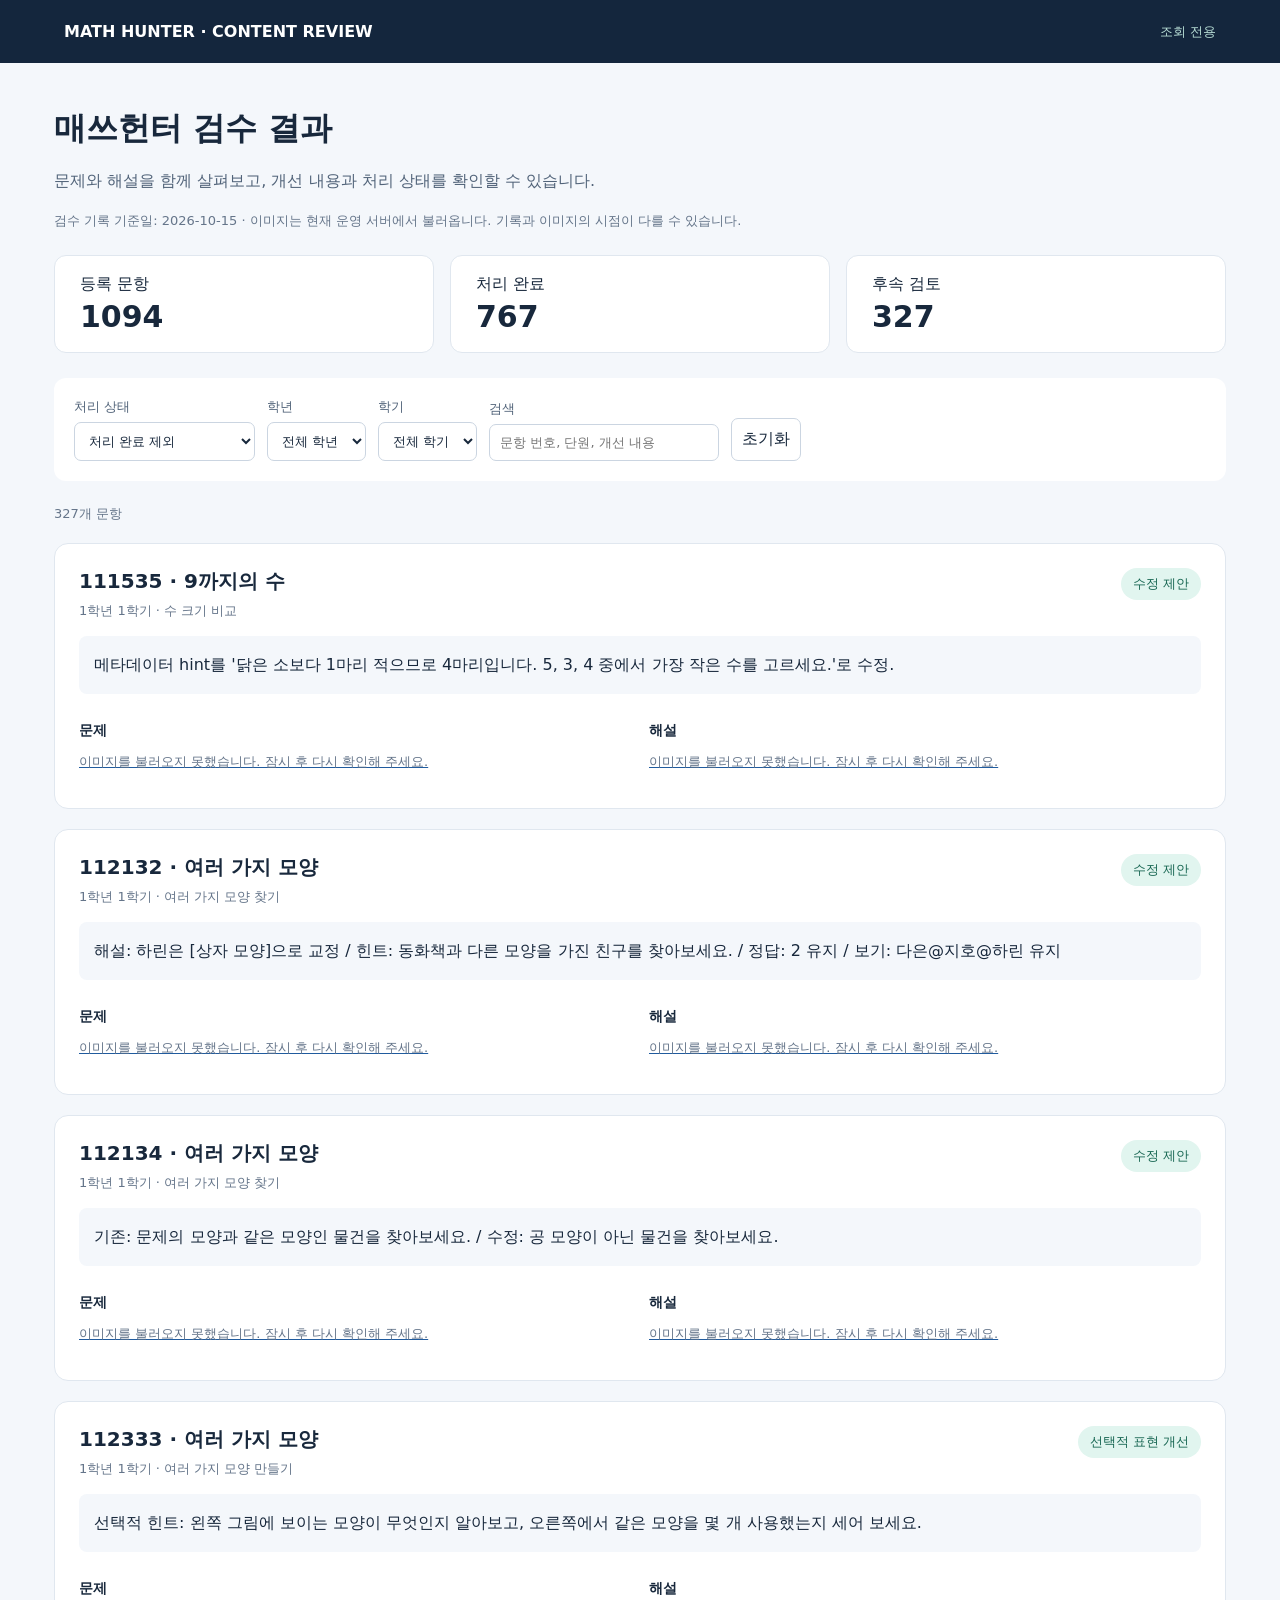
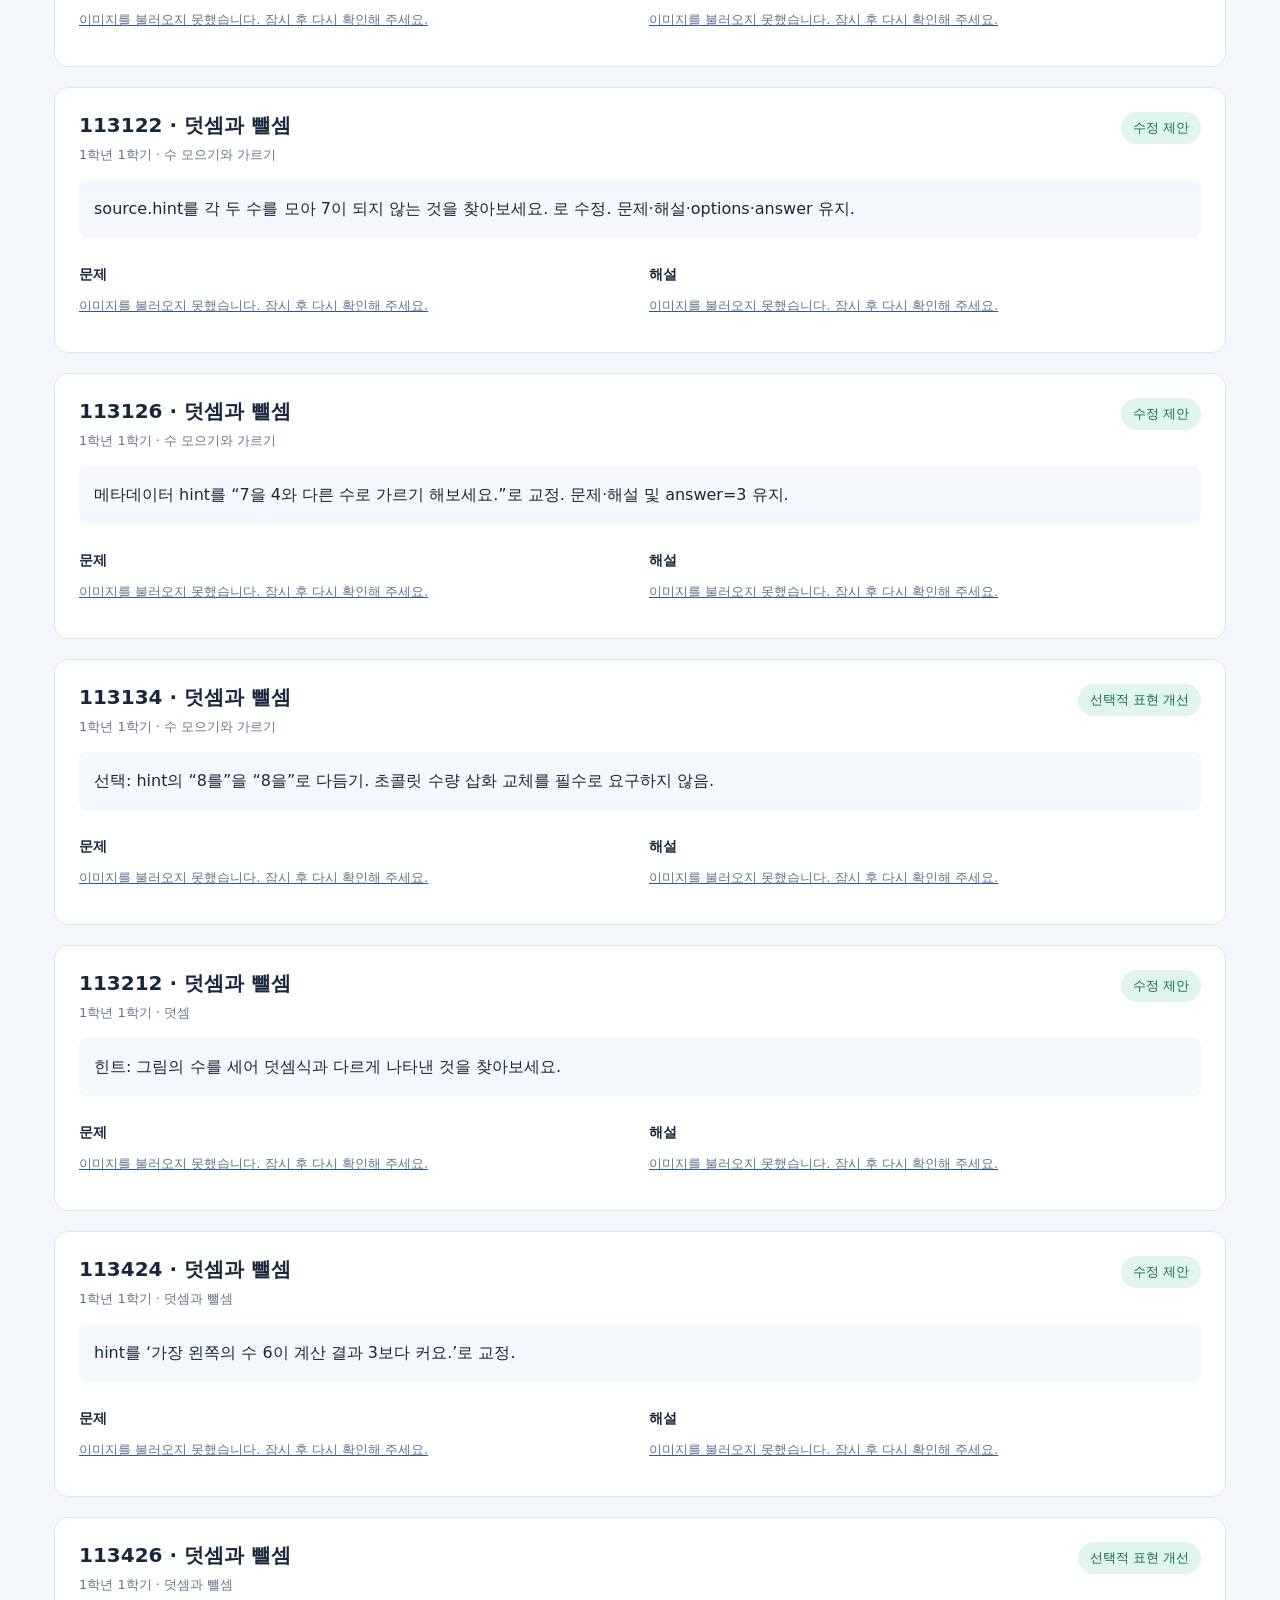
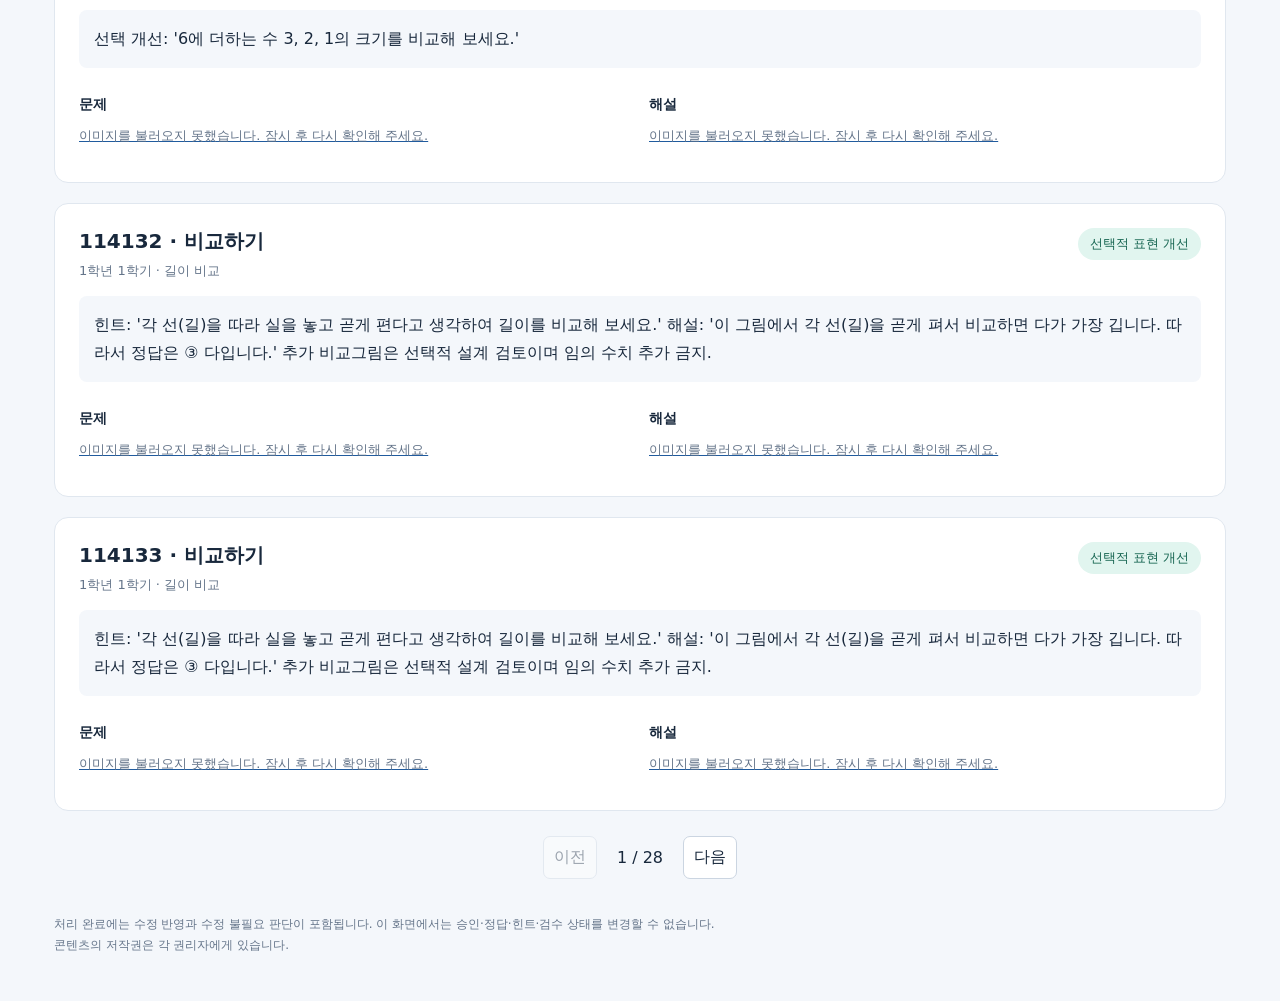
==== commit 9fdd1787: "Preserve correction details and show 612522 image comparison" ====
--- a/index.html
+++ b/index.html
@@ -1,5 +1,5 @@
 <!doctype html>
-<html lang="ko"><head><meta charset="utf-8"><meta name="viewport" content="width=device-width,initial-scale=1"><title>매쓰헌터 검수 결과</title><script defer src="data.js"></script>
+<html lang="ko"><head><meta charset="utf-8"><meta name="viewport" content="width=device-width,initial-scale=1"><title>매쓰헌터 검수 결과</title><script defer src="data.js?v=e538a4bbbc8d3aa5"></script>
 <style>
 :root{font-family:system-ui,-apple-system,"Malgun Gothic",sans-serif;color:#18283c;background:#f4f7fb}*{box-sizing:border-box}body{margin:0}header{background:#14263d;color:white;padding:22px 5%;display:flex;justify-content:space-between;align-items:center}header small{color:#b7ddd5}main{max-width:1220px;margin:44px auto;padding:0 24px}h1{font-size:32px;margin-bottom:12px}.intro{color:#516379;line-height:1.8}.stats{display:flex;gap:16px;margin:25px 0}.stat{background:white;padding:18px 25px;border:1px solid #e0e7ef;border-radius:12px;flex:1}.stat b{font-size:30px;display:block;margin-top:4px}.filters{display:flex;flex-wrap:wrap;gap:12px;align-items:end;background:white;padding:20px;border-radius:12px;margin:24px 0}label{display:grid;gap:6px;font-size:13px;color:#516379}select,input,button{font:inherit;border:1px solid #cbd5e1;padding:10px;border-radius:7px;background:white;color:#18283c}button{cursor:pointer}input{min-width:230px}.card{background:white;margin:20px 0;padding:24px;border:1px solid #e0e7ef;border-radius:14px}.head{display:flex;justify-content:space-between;gap:15px}.head h2{font-size:20px;margin:0 0 7px}.meta{font-size:13px;color:#65758a}.tag{align-self:start;border-radius:20px;background:#e1f5ef;color:#176652;padding:7px 12px;font-size:13px;white-space:nowrap}.tag.pending{background:#fff1d4;color:#865a12}.summary{white-space:pre-line;line-height:1.75;background:#f4f7fb;padding:15px;border-radius:8px}.pictures{display:grid;grid-template-columns:1fr 1fr;gap:18px}figure{margin:0;min-width:0}figcaption{font-size:14px;font-weight:700;margin:12px 0}img{display:block;width:100%;height:auto;background:#fafafa;border:1px solid #e4e9ef;border-radius:8px}a{color:#205b9e}footer{font-size:12px;line-height:1.8;color:#65758a;margin:35px 0}.empty{padding:40px;text-align:center;color:#65758a}.notice{font-size:13px;color:#65758a}.pager{display:flex;align-items:center;justify-content:center;gap:20px;margin:25px}button:disabled{opacity:.4;cursor:default}:focus-visible{outline:3px solid #59b5a6;outline-offset:2px}@media(max-width:700px){main{padding:0 15px;margin-top:25px}.pictures{grid-template-columns:1fr}.stats{gap:8px}.stat{padding:13px}.stat b{font-size:23px}.head{flex-direction:column}.filters label{flex:1}input{min-width:160px}h1{font-size:27px}}
 </style></head><body><header><strong>MATH HUNTER · CONTENT REVIEW</strong><small>조회 전용</small></header><main><h1>매쓰헌터 검수 결과</h1><p class="intro">문제와 해설을 함께 살펴보고, 개선 내용과 처리 상태를 확인할 수 있습니다.</p><p class="notice">검수 기록 기준일: <span id="date"></span> · 이미지는 현재 운영 서버에서 불러옵니다. 기록과 이미지의 시점이 다를 수 있습니다.</p><section class="stats" aria-label="검수 현황"><div class="stat">등록 문항<b id="total"></b></div><div class="stat">처리 완료<b id="done"></b></div><div class="stat">후속 검토<b id="pending"></b></div></section><section class="filters" aria-label="검색 필터"><label>처리 상태<select id="status"><option value="active" selected>처리 완료 제외</option><option value="all">전체</option><option value="completed">처리 완료</option><option value="pending">검토 대기</option><option value="correction">수정 제안</option><option value="optional">선택적 표현 개선</option><option value="uncertain">판단 보류</option><option value="json-hold">JSON 수정 보류 · 7문항</option></select></label><label>학년<select id="grade"><option value="">전체 학년</option></select></label><label>학기<select id="semester"><option value="">전체 학기</option><option value="1">1학기</option><option value="2">2학기</option></select></label><label>검색<input id="search" type="search" placeholder="문항 번호, 단원, 개선 내용"></label><button id="reset" type="button">초기화</button></section><p id="count" class="meta" aria-live="polite"></p><section id="cards" aria-label="검수 결과 목록"></section><nav class="pager" aria-label="페이지 이동"><button id="prev" type="button">이전</button><span id="page"></span><button id="next" type="button">다음</button></nav><footer>처리 완료에는 수정 반영과 수정 불필요 판단이 포함됩니다. 이 화면에서는 승인·정답·힌트·검수 상태를 변경할 수 없습니다.<br>콘텐츠의 저작권은 각 권리자에게 있습니다.</footer></main>
@@ -10,7 +10,7 @@
  $('date').textContent=data.date;$('total').textContent=rows.length;$('done').textContent=rows.filter(r=>r.state==='completed').length;$('pending').textContent=rows.filter(r=>r.state!=='completed').length;
  for(const g of [...new Set(rows.map(r=>r.grade))].sort()){const o=document.createElement('option');o.value=g;o.textContent=g+'학년';$('grade').append(o);}
  function render(){const query=$('search').value.trim().toLowerCase();const filtered=rows.filter(r=>($('status').value==='all'||($('status').value==='active'&&r.state!=='completed')||r.state===$('status').value||($('status').value==='json-hold'&&r.category==='json-hold'))&&(!$('grade').value||String(r.grade)===$('grade').value)&&(!$('semester').value||String(r.semester)===$('semester').value)&&(!query||[r.code,r.index,r.unitTitle,r.lessonTitle,r.summary].join(' ').toLowerCase().includes(query)));const pages=Math.max(1,Math.ceil(filtered.length/size));page=Math.min(page,pages-1);$('count').textContent=filtered.length+'개 문항';$('page').textContent=(page+1)+' / '+pages;$('prev').disabled=page===0;$('next').disabled=page>=pages-1;
- $('cards').innerHTML=filtered.slice(page*size,(page+1)*size).map(r=>`<article class="card"><div class="head"><div><h2>${esc(r.code)} · ${esc(r.unitTitle)}</h2><div class="meta">${r.grade}학년 ${r.semester}학기 · ${esc(r.lessonTitle)}</div></div><span class="tag ${r.state}">${esc(({completed:'처리 완료',pending:'검토 대기',correction:'수정 제안',optional:'선택적 표현 개선',uncertain:'판단 보류'})[r.state])}</span></div><p class="summary">${esc(r.summary)}</p><div class="pictures">${[['q','문제'],['a','해설']].map(([key,label])=>`<figure><figcaption>${label}</figcaption><a href="${esc(r[key])}?v=${encodeURIComponent(data.date+'-'+r.state)}" target="_blank" rel="noopener noreferrer" aria-label="${esc(r.code)} ${label} 크게 보기"><img loading="lazy" src="${esc(r[key])}?v=${encodeURIComponent(data.date+'-'+r.state)}" alt="${esc(r.code)} ${label}"></a></figure>`).join('')}</div></article>`).join('')||'<p class="empty">검색 조건에 맞는 문항이 없습니다.</p>';
+ $('cards').innerHTML=filtered.slice(page*size,(page+1)*size).map(r=>`<article class="card"><div class="head"><div><h2>${esc(r.code)} · ${esc(r.unitTitle)}</h2><div class="meta">${r.grade}학년 ${r.semester}학기 · ${esc(r.lessonTitle)}</div></div><span class="tag ${r.state}">${esc(({completed:'처리 완료',pending:'검토 대기',correction:'수정 제안',optional:'선택적 표현 개선',uncertain:'판단 보류'})[r.state])}</span></div><p class="summary">${esc(r.summary)}</p><div class="pictures">${[['q','문제'],['a','해설']].map(([key,label])=>`<figure><figcaption>${label}</figcaption><a href="${esc(r[key])}?v=${encodeURIComponent(data.date+'-'+r.state)}" target="_blank" rel="noopener noreferrer" aria-label="${esc(r.code)} ${label} 크게 보기"><img loading="lazy" src="${esc(r[key])}?v=${encodeURIComponent(data.date+'-'+r.state)}" alt="${esc(r.code)} ${label}"></a></figure>`).join('')}</div>${r.comparison?`<h3>해설 수정 전후</h3><div class="pictures">${[["before","수정 전"],["after","수정 후 · 서버 반영 확인본"]].map(([key,label])=>`<figure><figcaption>${label}</figcaption><a href="${esc(r.comparison[key])}" target="_blank" rel="noopener noreferrer"><img loading="lazy" src="${esc(r.comparison[key])}" alt="${esc(r.code)} ${label}"></a></figure>`).join("")}</div>`:""}</article>`).join('')||'<p class="empty">검색 조건에 맞는 문항이 없습니다.</p>';
  for(const img of $('cards').querySelectorAll('img'))img.addEventListener('error',()=>{const p=document.createElement('p');p.className='notice';p.textContent='이미지를 불러오지 못했습니다. 잠시 후 다시 확인해 주세요.';img.replaceWith(p);},{once:true});}
  for(const id of ['status','grade','semester','search'])$(id).addEventListener(id==='search'?'input':'change',()=>{page=0;render();});$('reset').onclick=()=>{$('status').value='active';$('grade').value='';$('semester').value='';$('search').value='';page=0;render();};$('prev').onclick=()=>{page--;render();};$('next').onclick=()=>{page++;render();};const params=new URLSearchParams(location.search);for(const id of ['grade','semester','status','search'])if(params.has(id))$(id).value=params.get(id);render();
 });
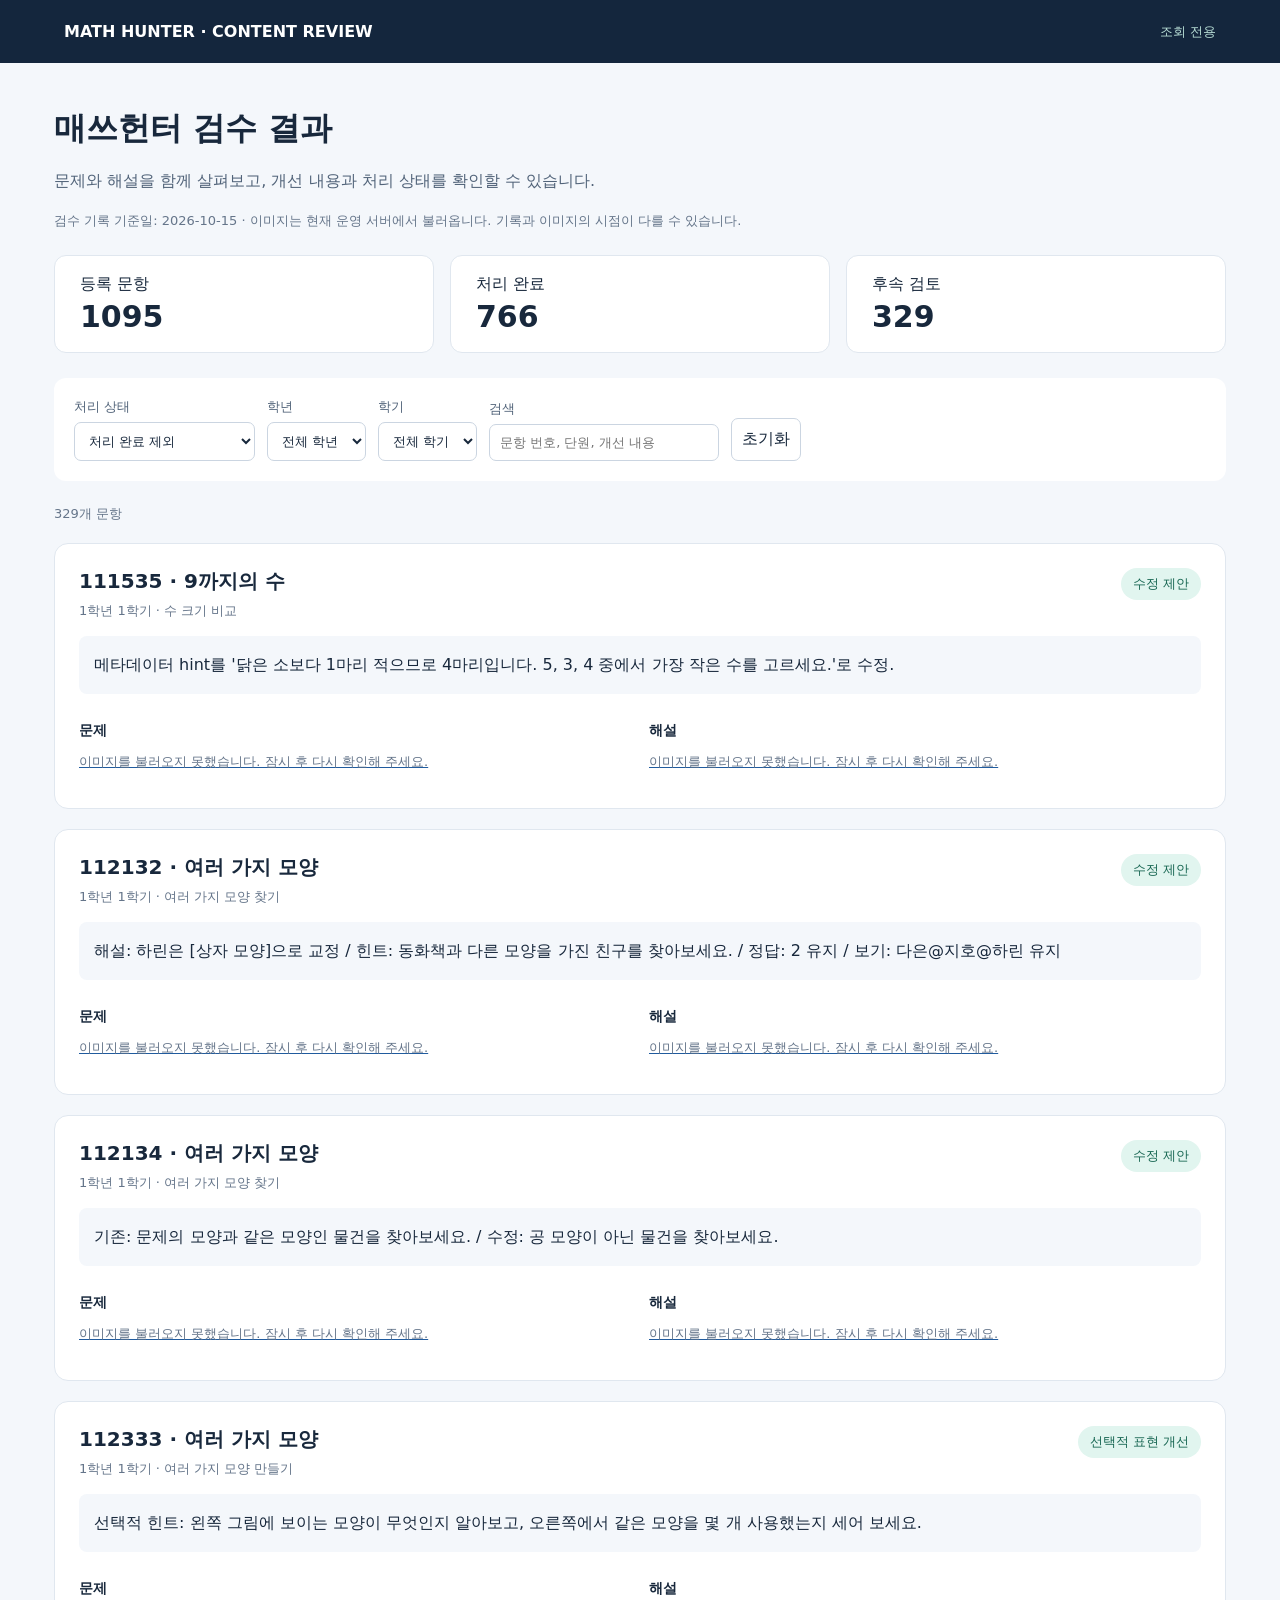
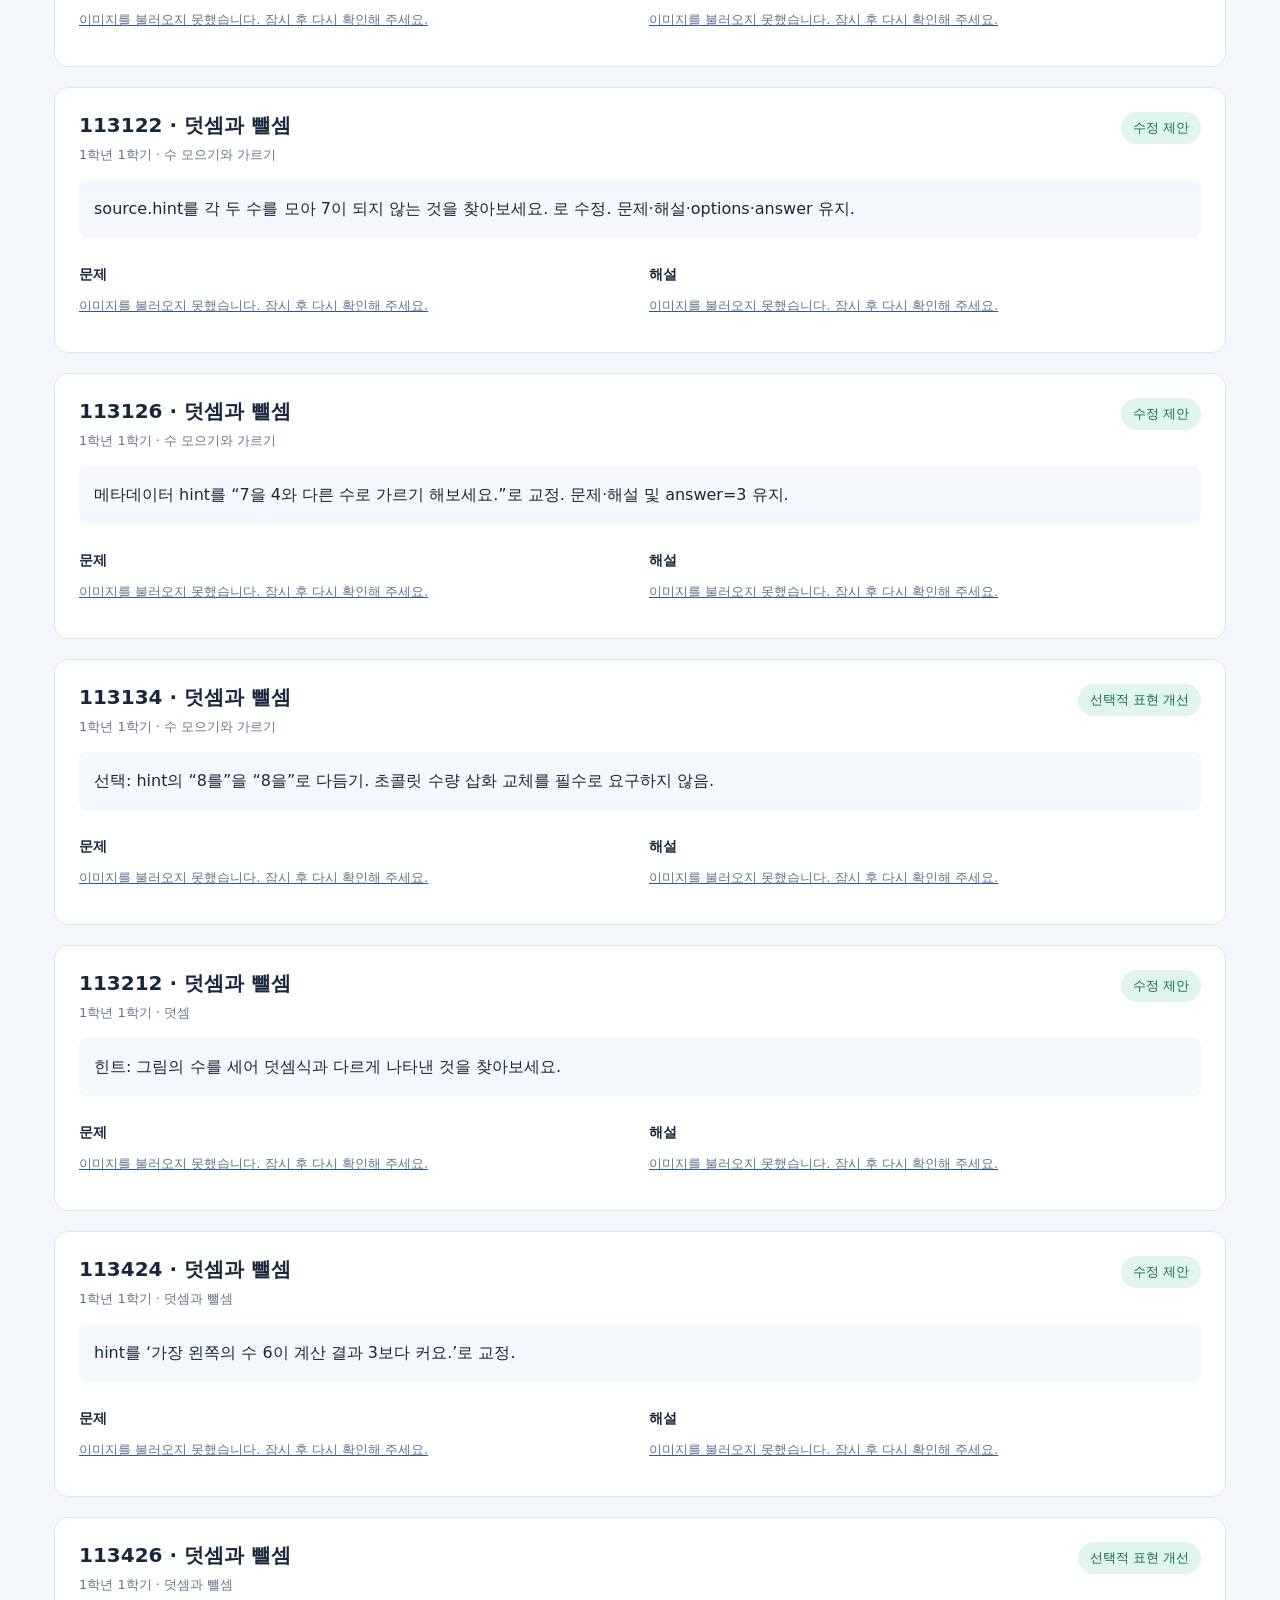
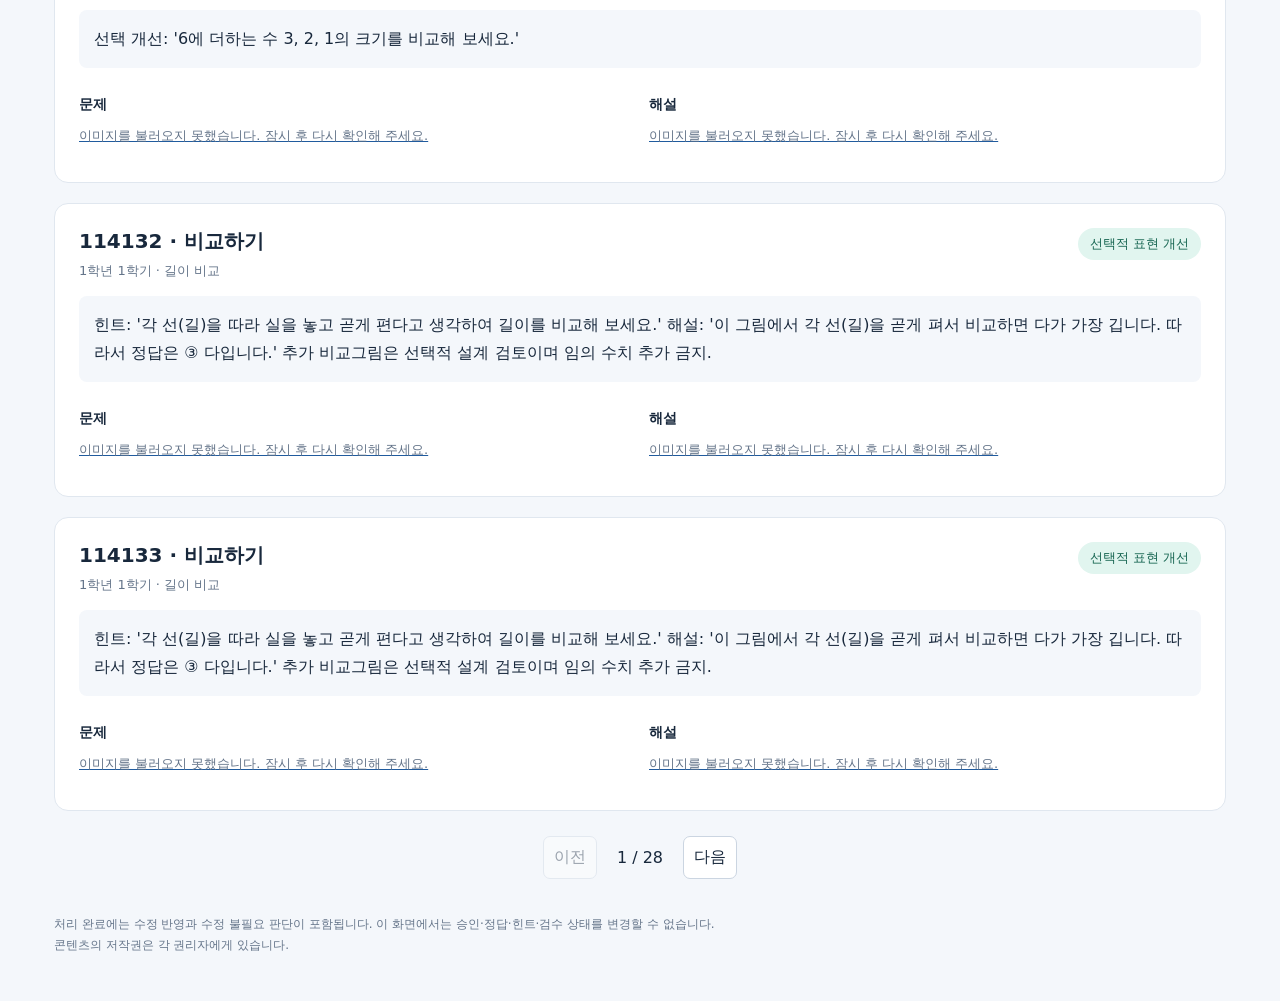
==== commit 9fcc6614: "Add grade 5 terminology fixes awaiting image upload" ====
--- a/index.html
+++ b/index.html
@@ -1,5 +1,5 @@
 <!doctype html>
-<html lang="ko"><head><meta charset="utf-8"><meta name="viewport" content="width=device-width,initial-scale=1"><title>매쓰헌터 검수 결과</title><script defer src="data.js?v=e538a4bbbc8d3aa5"></script>
+<html lang="ko"><head><meta charset="utf-8"><meta name="viewport" content="width=device-width,initial-scale=1"><title>매쓰헌터 검수 결과</title><script defer src="data.js?v=b6bea7e2ffad570b"></script>
 <style>
 :root{font-family:system-ui,-apple-system,"Malgun Gothic",sans-serif;color:#18283c;background:#f4f7fb}*{box-sizing:border-box}body{margin:0}header{background:#14263d;color:white;padding:22px 5%;display:flex;justify-content:space-between;align-items:center}header small{color:#b7ddd5}main{max-width:1220px;margin:44px auto;padding:0 24px}h1{font-size:32px;margin-bottom:12px}.intro{color:#516379;line-height:1.8}.stats{display:flex;gap:16px;margin:25px 0}.stat{background:white;padding:18px 25px;border:1px solid #e0e7ef;border-radius:12px;flex:1}.stat b{font-size:30px;display:block;margin-top:4px}.filters{display:flex;flex-wrap:wrap;gap:12px;align-items:end;background:white;padding:20px;border-radius:12px;margin:24px 0}label{display:grid;gap:6px;font-size:13px;color:#516379}select,input,button{font:inherit;border:1px solid #cbd5e1;padding:10px;border-radius:7px;background:white;color:#18283c}button{cursor:pointer}input{min-width:230px}.card{background:white;margin:20px 0;padding:24px;border:1px solid #e0e7ef;border-radius:14px}.head{display:flex;justify-content:space-between;gap:15px}.head h2{font-size:20px;margin:0 0 7px}.meta{font-size:13px;color:#65758a}.tag{align-self:start;border-radius:20px;background:#e1f5ef;color:#176652;padding:7px 12px;font-size:13px;white-space:nowrap}.tag.pending{background:#fff1d4;color:#865a12}.summary{white-space:pre-line;line-height:1.75;background:#f4f7fb;padding:15px;border-radius:8px}.pictures{display:grid;grid-template-columns:1fr 1fr;gap:18px}figure{margin:0;min-width:0}figcaption{font-size:14px;font-weight:700;margin:12px 0}img{display:block;width:100%;height:auto;background:#fafafa;border:1px solid #e4e9ef;border-radius:8px}a{color:#205b9e}footer{font-size:12px;line-height:1.8;color:#65758a;margin:35px 0}.empty{padding:40px;text-align:center;color:#65758a}.notice{font-size:13px;color:#65758a}.pager{display:flex;align-items:center;justify-content:center;gap:20px;margin:25px}button:disabled{opacity:.4;cursor:default}:focus-visible{outline:3px solid #59b5a6;outline-offset:2px}@media(max-width:700px){main{padding:0 15px;margin-top:25px}.pictures{grid-template-columns:1fr}.stats{gap:8px}.stat{padding:13px}.stat b{font-size:23px}.head{flex-direction:column}.filters label{flex:1}input{min-width:160px}h1{font-size:27px}}
 </style></head><body><header><strong>MATH HUNTER · CONTENT REVIEW</strong><small>조회 전용</small></header><main><h1>매쓰헌터 검수 결과</h1><p class="intro">문제와 해설을 함께 살펴보고, 개선 내용과 처리 상태를 확인할 수 있습니다.</p><p class="notice">검수 기록 기준일: <span id="date"></span> · 이미지는 현재 운영 서버에서 불러옵니다. 기록과 이미지의 시점이 다를 수 있습니다.</p><section class="stats" aria-label="검수 현황"><div class="stat">등록 문항<b id="total"></b></div><div class="stat">처리 완료<b id="done"></b></div><div class="stat">후속 검토<b id="pending"></b></div></section><section class="filters" aria-label="검색 필터"><label>처리 상태<select id="status"><option value="active" selected>처리 완료 제외</option><option value="all">전체</option><option value="completed">처리 완료</option><option value="pending">검토 대기</option><option value="correction">수정 제안</option><option value="optional">선택적 표현 개선</option><option value="uncertain">판단 보류</option><option value="json-hold">JSON 수정 보류 · 7문항</option></select></label><label>학년<select id="grade"><option value="">전체 학년</option></select></label><label>학기<select id="semester"><option value="">전체 학기</option><option value="1">1학기</option><option value="2">2학기</option></select></label><label>검색<input id="search" type="search" placeholder="문항 번호, 단원, 개선 내용"></label><button id="reset" type="button">초기화</button></section><p id="count" class="meta" aria-live="polite"></p><section id="cards" aria-label="검수 결과 목록"></section><nav class="pager" aria-label="페이지 이동"><button id="prev" type="button">이전</button><span id="page"></span><button id="next" type="button">다음</button></nav><footer>처리 완료에는 수정 반영과 수정 불필요 판단이 포함됩니다. 이 화면에서는 승인·정답·힌트·검수 상태를 변경할 수 없습니다.<br>콘텐츠의 저작권은 각 권리자에게 있습니다.</footer></main>
@@ -10,7 +10,7 @@
  $('date').textContent=data.date;$('total').textContent=rows.length;$('done').textContent=rows.filter(r=>r.state==='completed').length;$('pending').textContent=rows.filter(r=>r.state!=='completed').length;
  for(const g of [...new Set(rows.map(r=>r.grade))].sort()){const o=document.createElement('option');o.value=g;o.textContent=g+'학년';$('grade').append(o);}
  function render(){const query=$('search').value.trim().toLowerCase();const filtered=rows.filter(r=>($('status').value==='all'||($('status').value==='active'&&r.state!=='completed')||r.state===$('status').value||($('status').value==='json-hold'&&r.category==='json-hold'))&&(!$('grade').value||String(r.grade)===$('grade').value)&&(!$('semester').value||String(r.semester)===$('semester').value)&&(!query||[r.code,r.index,r.unitTitle,r.lessonTitle,r.summary].join(' ').toLowerCase().includes(query)));const pages=Math.max(1,Math.ceil(filtered.length/size));page=Math.min(page,pages-1);$('count').textContent=filtered.length+'개 문항';$('page').textContent=(page+1)+' / '+pages;$('prev').disabled=page===0;$('next').disabled=page>=pages-1;
- $('cards').innerHTML=filtered.slice(page*size,(page+1)*size).map(r=>`<article class="card"><div class="head"><div><h2>${esc(r.code)} · ${esc(r.unitTitle)}</h2><div class="meta">${r.grade}학년 ${r.semester}학기 · ${esc(r.lessonTitle)}</div></div><span class="tag ${r.state}">${esc(({completed:'처리 완료',pending:'검토 대기',correction:'수정 제안',optional:'선택적 표현 개선',uncertain:'판단 보류'})[r.state])}</span></div><p class="summary">${esc(r.summary)}</p><div class="pictures">${[['q','문제'],['a','해설']].map(([key,label])=>`<figure><figcaption>${label}</figcaption><a href="${esc(r[key])}?v=${encodeURIComponent(data.date+'-'+r.state)}" target="_blank" rel="noopener noreferrer" aria-label="${esc(r.code)} ${label} 크게 보기"><img loading="lazy" src="${esc(r[key])}?v=${encodeURIComponent(data.date+'-'+r.state)}" alt="${esc(r.code)} ${label}"></a></figure>`).join('')}</div>${r.comparison?`<h3>해설 수정 전후</h3><div class="pictures">${[["before","수정 전"],["after","수정 후 · 서버 반영 확인본"]].map(([key,label])=>`<figure><figcaption>${label}</figcaption><a href="${esc(r.comparison[key])}" target="_blank" rel="noopener noreferrer"><img loading="lazy" src="${esc(r.comparison[key])}" alt="${esc(r.code)} ${label}"></a></figure>`).join("")}</div>`:""}</article>`).join('')||'<p class="empty">검색 조건에 맞는 문항이 없습니다.</p>';
+ $('cards').innerHTML=filtered.slice(page*size,(page+1)*size).map(r=>`<article class="card"><div class="head"><div><h2>${esc(r.code)} · ${esc(r.unitTitle)}</h2><div class="meta">${r.grade}학년 ${r.semester}학기 · ${esc(r.lessonTitle)}</div></div><span class="tag ${r.state}">${esc(({completed:'처리 완료',pending:r.category==='업로드 대기'?'업로드 대기':'검토 대기',correction:'수정 제안',optional:'선택적 표현 개선',uncertain:'판단 보류'})[r.state])}</span></div><p class="summary">${esc(r.summary)}</p>${r.candidateUrl?`<p><a href="${esc(r.candidateUrl)}" target="_blank" rel="noopener noreferrer">Figma 교정본 검토하기</a> · 아래 이미지는 현재 운영 이미지입니다.</p>`:""}<div class="pictures">${[['q','문제'],['a','해설']].map(([key,label])=>`<figure><figcaption>${label}</figcaption><a href="${esc(r[key])}?v=${encodeURIComponent(data.date+'-'+r.state)}" target="_blank" rel="noopener noreferrer" aria-label="${esc(r.code)} ${label} 크게 보기"><img loading="lazy" src="${esc(r[key])}?v=${encodeURIComponent(data.date+'-'+r.state)}" alt="${esc(r.code)} ${label}"></a></figure>`).join('')}</div>${r.comparison?`<h3>해설 수정 전후</h3><div class="pictures">${[["before","수정 전"],["after","수정 후 · 서버 반영 확인본"]].map(([key,label])=>`<figure><figcaption>${label}</figcaption><a href="${esc(r.comparison[key])}" target="_blank" rel="noopener noreferrer"><img loading="lazy" src="${esc(r.comparison[key])}" alt="${esc(r.code)} ${label}"></a></figure>`).join("")}</div>`:""}</article>`).join('')||'<p class="empty">검색 조건에 맞는 문항이 없습니다.</p>';
  for(const img of $('cards').querySelectorAll('img'))img.addEventListener('error',()=>{const p=document.createElement('p');p.className='notice';p.textContent='이미지를 불러오지 못했습니다. 잠시 후 다시 확인해 주세요.';img.replaceWith(p);},{once:true});}
  for(const id of ['status','grade','semester','search'])$(id).addEventListener(id==='search'?'input':'change',()=>{page=0;render();});$('reset').onclick=()=>{$('status').value='active';$('grade').value='';$('semester').value='';$('search').value='';page=0;render();};$('prev').onclick=()=>{page--;render();};$('next').onclick=()=>{page++;render();};const params=new URLSearchParams(location.search);for(const id of ['grade','semester','status','search'])if(params.has(id))$(id).value=params.get(id);render();
 });
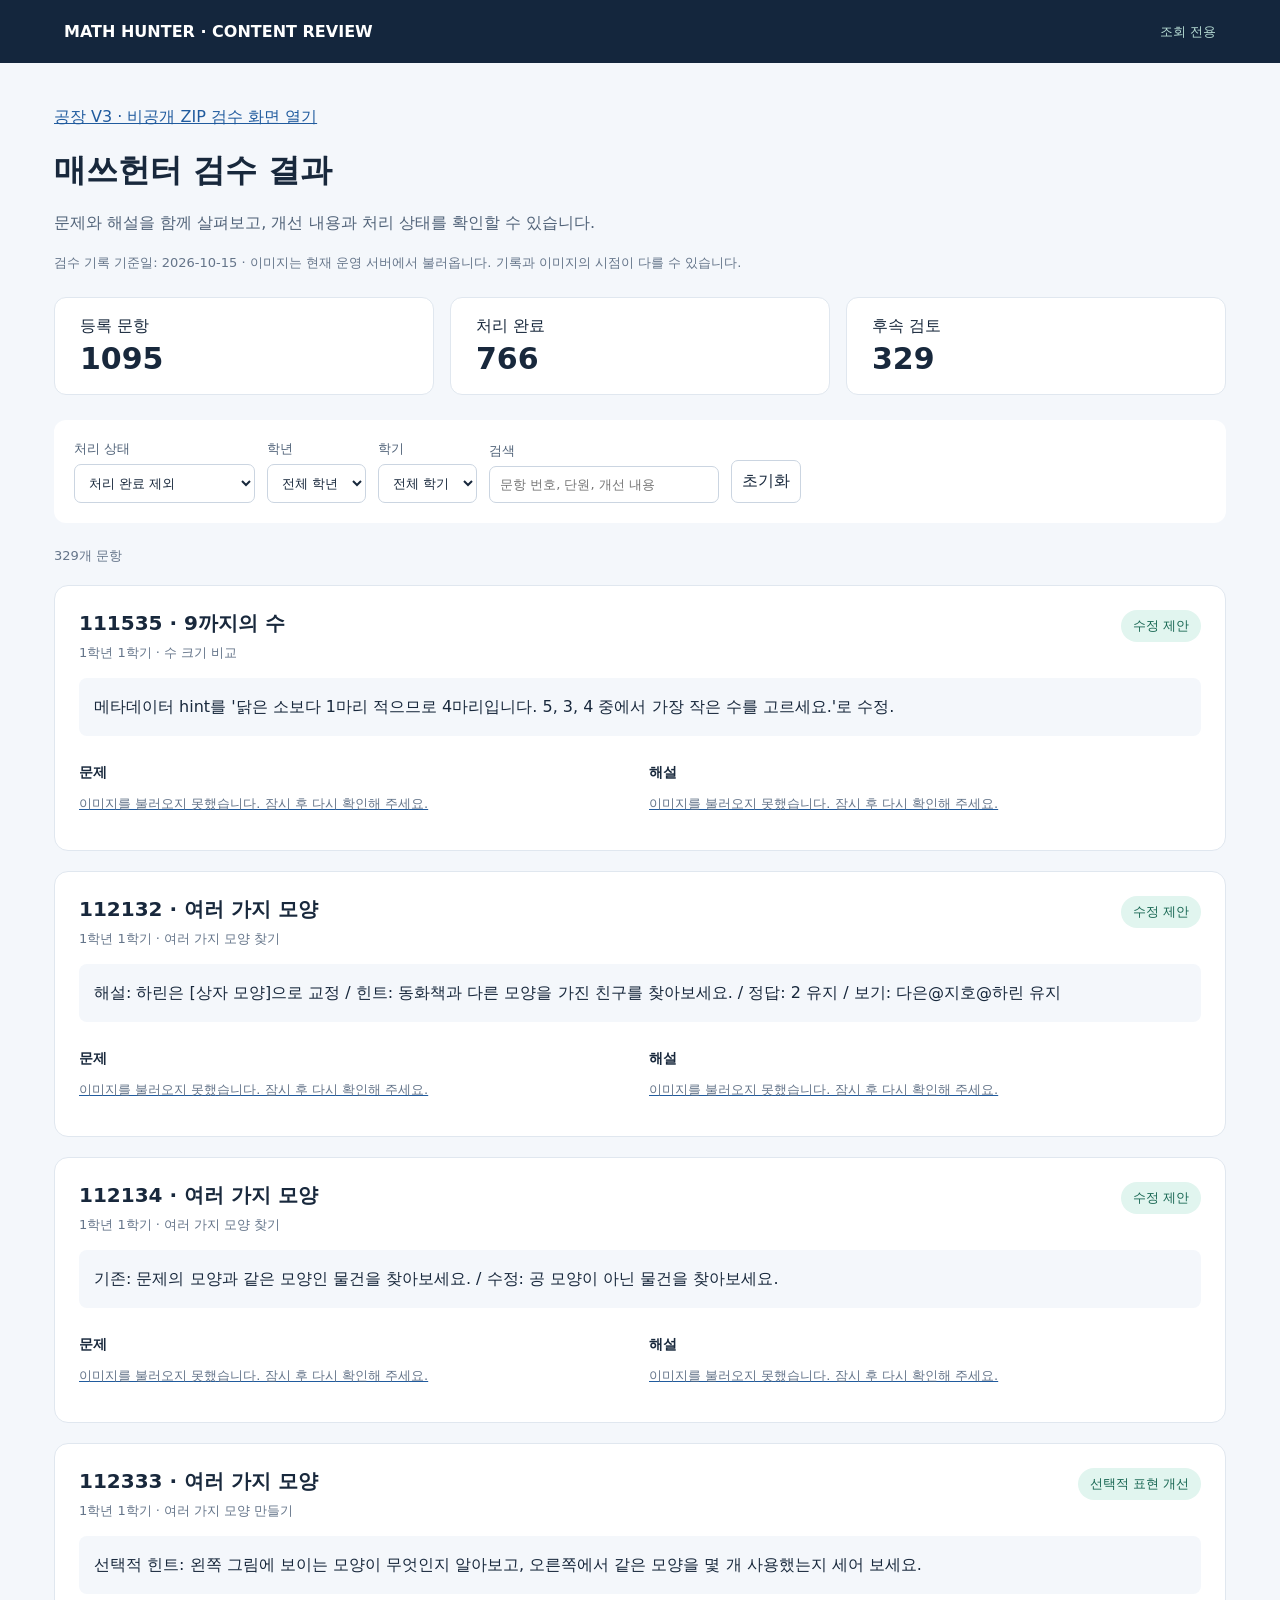
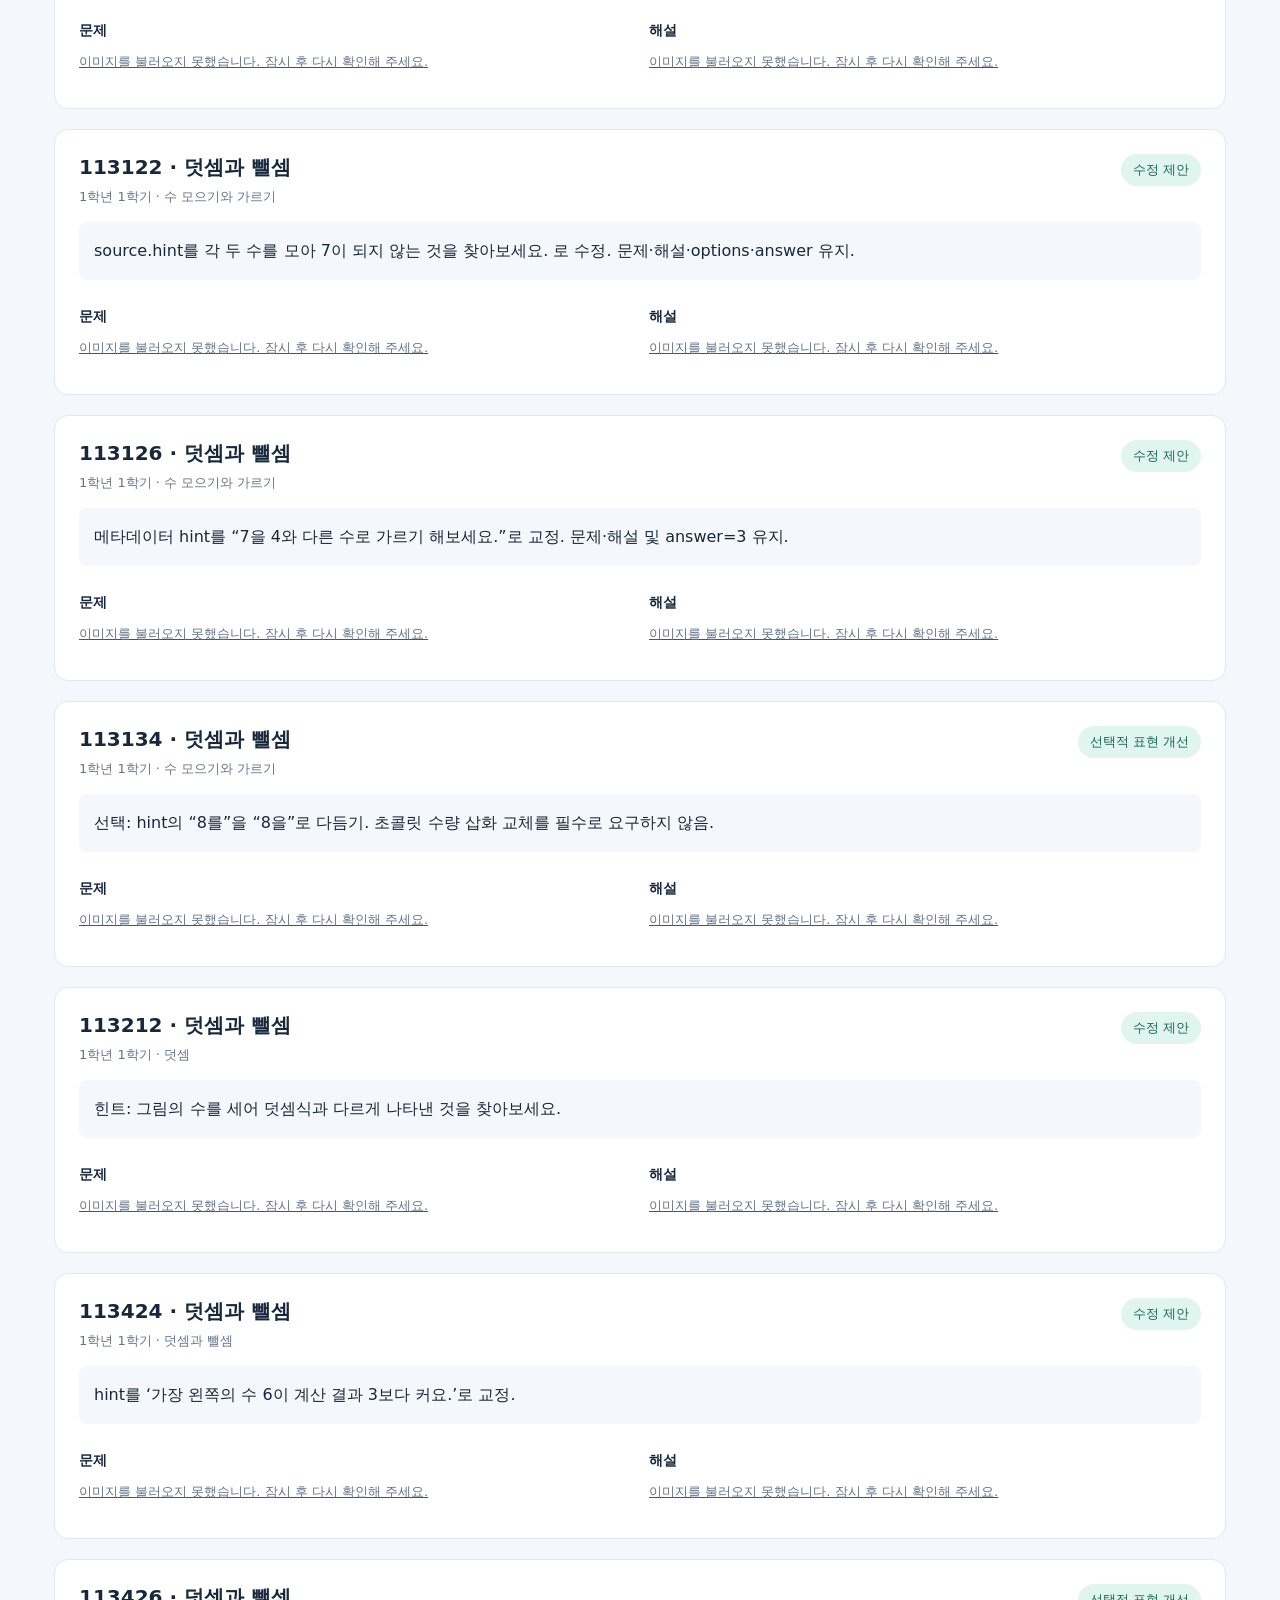
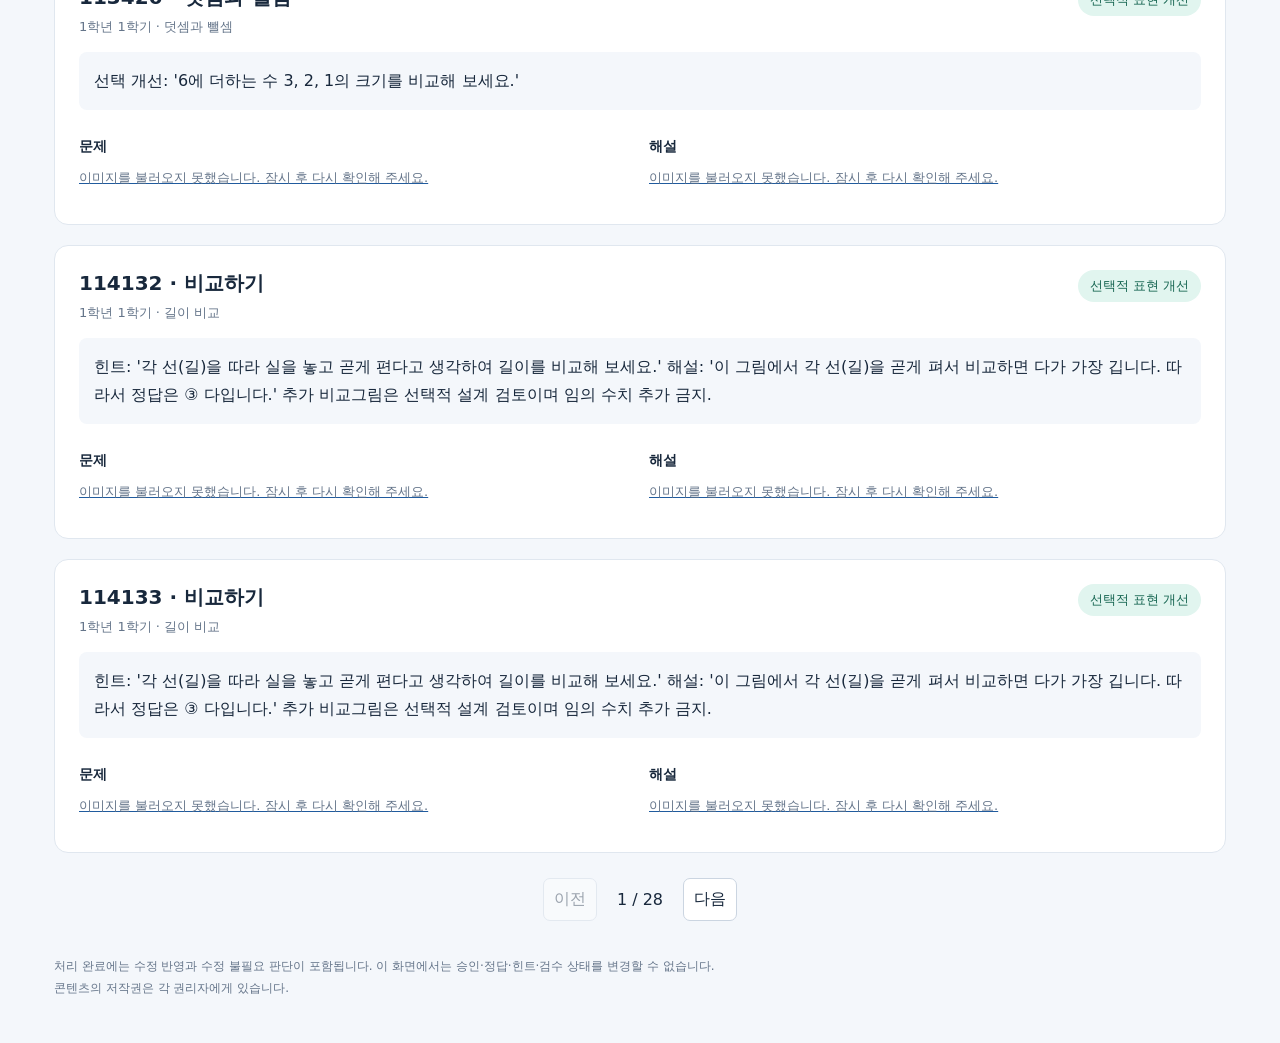
==== commit decf8c30: "Add V3 private-ZIP review screen without publishing question data" ====
--- a/index.html
+++ b/index.html
@@ -2,7 +2,7 @@
 <html lang="ko"><head><meta charset="utf-8"><meta name="viewport" content="width=device-width,initial-scale=1"><title>매쓰헌터 검수 결과</title><script defer src="data.js?v=b6bea7e2ffad570b"></script>
 <style>
 :root{font-family:system-ui,-apple-system,"Malgun Gothic",sans-serif;color:#18283c;background:#f4f7fb}*{box-sizing:border-box}body{margin:0}header{background:#14263d;color:white;padding:22px 5%;display:flex;justify-content:space-between;align-items:center}header small{color:#b7ddd5}main{max-width:1220px;margin:44px auto;padding:0 24px}h1{font-size:32px;margin-bottom:12px}.intro{color:#516379;line-height:1.8}.stats{display:flex;gap:16px;margin:25px 0}.stat{background:white;padding:18px 25px;border:1px solid #e0e7ef;border-radius:12px;flex:1}.stat b{font-size:30px;display:block;margin-top:4px}.filters{display:flex;flex-wrap:wrap;gap:12px;align-items:end;background:white;padding:20px;border-radius:12px;margin:24px 0}label{display:grid;gap:6px;font-size:13px;color:#516379}select,input,button{font:inherit;border:1px solid #cbd5e1;padding:10px;border-radius:7px;background:white;color:#18283c}button{cursor:pointer}input{min-width:230px}.card{background:white;margin:20px 0;padding:24px;border:1px solid #e0e7ef;border-radius:14px}.head{display:flex;justify-content:space-between;gap:15px}.head h2{font-size:20px;margin:0 0 7px}.meta{font-size:13px;color:#65758a}.tag{align-self:start;border-radius:20px;background:#e1f5ef;color:#176652;padding:7px 12px;font-size:13px;white-space:nowrap}.tag.pending{background:#fff1d4;color:#865a12}.summary{white-space:pre-line;line-height:1.75;background:#f4f7fb;padding:15px;border-radius:8px}.pictures{display:grid;grid-template-columns:1fr 1fr;gap:18px}figure{margin:0;min-width:0}figcaption{font-size:14px;font-weight:700;margin:12px 0}img{display:block;width:100%;height:auto;background:#fafafa;border:1px solid #e4e9ef;border-radius:8px}a{color:#205b9e}footer{font-size:12px;line-height:1.8;color:#65758a;margin:35px 0}.empty{padding:40px;text-align:center;color:#65758a}.notice{font-size:13px;color:#65758a}.pager{display:flex;align-items:center;justify-content:center;gap:20px;margin:25px}button:disabled{opacity:.4;cursor:default}:focus-visible{outline:3px solid #59b5a6;outline-offset:2px}@media(max-width:700px){main{padding:0 15px;margin-top:25px}.pictures{grid-template-columns:1fr}.stats{gap:8px}.stat{padding:13px}.stat b{font-size:23px}.head{flex-direction:column}.filters label{flex:1}input{min-width:160px}h1{font-size:27px}}
-</style></head><body><header><strong>MATH HUNTER · CONTENT REVIEW</strong><small>조회 전용</small></header><main><h1>매쓰헌터 검수 결과</h1><p class="intro">문제와 해설을 함께 살펴보고, 개선 내용과 처리 상태를 확인할 수 있습니다.</p><p class="notice">검수 기록 기준일: <span id="date"></span> · 이미지는 현재 운영 서버에서 불러옵니다. 기록과 이미지의 시점이 다를 수 있습니다.</p><section class="stats" aria-label="검수 현황"><div class="stat">등록 문항<b id="total"></b></div><div class="stat">처리 완료<b id="done"></b></div><div class="stat">후속 검토<b id="pending"></b></div></section><section class="filters" aria-label="검색 필터"><label>처리 상태<select id="status"><option value="active" selected>처리 완료 제외</option><option value="all">전체</option><option value="completed">처리 완료</option><option value="pending">검토 대기</option><option value="correction">수정 제안</option><option value="optional">선택적 표현 개선</option><option value="uncertain">판단 보류</option><option value="json-hold">JSON 수정 보류 · 7문항</option></select></label><label>학년<select id="grade"><option value="">전체 학년</option></select></label><label>학기<select id="semester"><option value="">전체 학기</option><option value="1">1학기</option><option value="2">2학기</option></select></label><label>검색<input id="search" type="search" placeholder="문항 번호, 단원, 개선 내용"></label><button id="reset" type="button">초기화</button></section><p id="count" class="meta" aria-live="polite"></p><section id="cards" aria-label="검수 결과 목록"></section><nav class="pager" aria-label="페이지 이동"><button id="prev" type="button">이전</button><span id="page"></span><button id="next" type="button">다음</button></nav><footer>처리 완료에는 수정 반영과 수정 불필요 판단이 포함됩니다. 이 화면에서는 승인·정답·힌트·검수 상태를 변경할 수 없습니다.<br>콘텐츠의 저작권은 각 권리자에게 있습니다.</footer></main>
+</style></head><body><header><strong>MATH HUNTER · CONTENT REVIEW</strong><small>조회 전용</small></header><main><p><a href="v3/">공장 V3 · 비공개 ZIP 검수 화면 열기</a></p><h1>매쓰헌터 검수 결과</h1><p class="intro">문제와 해설을 함께 살펴보고, 개선 내용과 처리 상태를 확인할 수 있습니다.</p><p class="notice">검수 기록 기준일: <span id="date"></span> · 이미지는 현재 운영 서버에서 불러옵니다. 기록과 이미지의 시점이 다를 수 있습니다.</p><section class="stats" aria-label="검수 현황"><div class="stat">등록 문항<b id="total"></b></div><div class="stat">처리 완료<b id="done"></b></div><div class="stat">후속 검토<b id="pending"></b></div></section><section class="filters" aria-label="검색 필터"><label>처리 상태<select id="status"><option value="active" selected>처리 완료 제외</option><option value="all">전체</option><option value="completed">처리 완료</option><option value="pending">검토 대기</option><option value="correction">수정 제안</option><option value="optional">선택적 표현 개선</option><option value="uncertain">판단 보류</option><option value="json-hold">JSON 수정 보류 · 7문항</option></select></label><label>학년<select id="grade"><option value="">전체 학년</option></select></label><label>학기<select id="semester"><option value="">전체 학기</option><option value="1">1학기</option><option value="2">2학기</option></select></label><label>검색<input id="search" type="search" placeholder="문항 번호, 단원, 개선 내용"></label><button id="reset" type="button">초기화</button></section><p id="count" class="meta" aria-live="polite"></p><section id="cards" aria-label="검수 결과 목록"></section><nav class="pager" aria-label="페이지 이동"><button id="prev" type="button">이전</button><span id="page"></span><button id="next" type="button">다음</button></nav><footer>처리 완료에는 수정 반영과 수정 불필요 판단이 포함됩니다. 이 화면에서는 승인·정답·힌트·검수 상태를 변경할 수 없습니다.<br>콘텐츠의 저작권은 각 권리자에게 있습니다.</footer></main>
 <script>
 document.addEventListener('DOMContentLoaded',()=>{
  const $=id=>document.getElementById(id),data=window.REVIEW_DATA,rows=data.records;let page=0;const size=12;
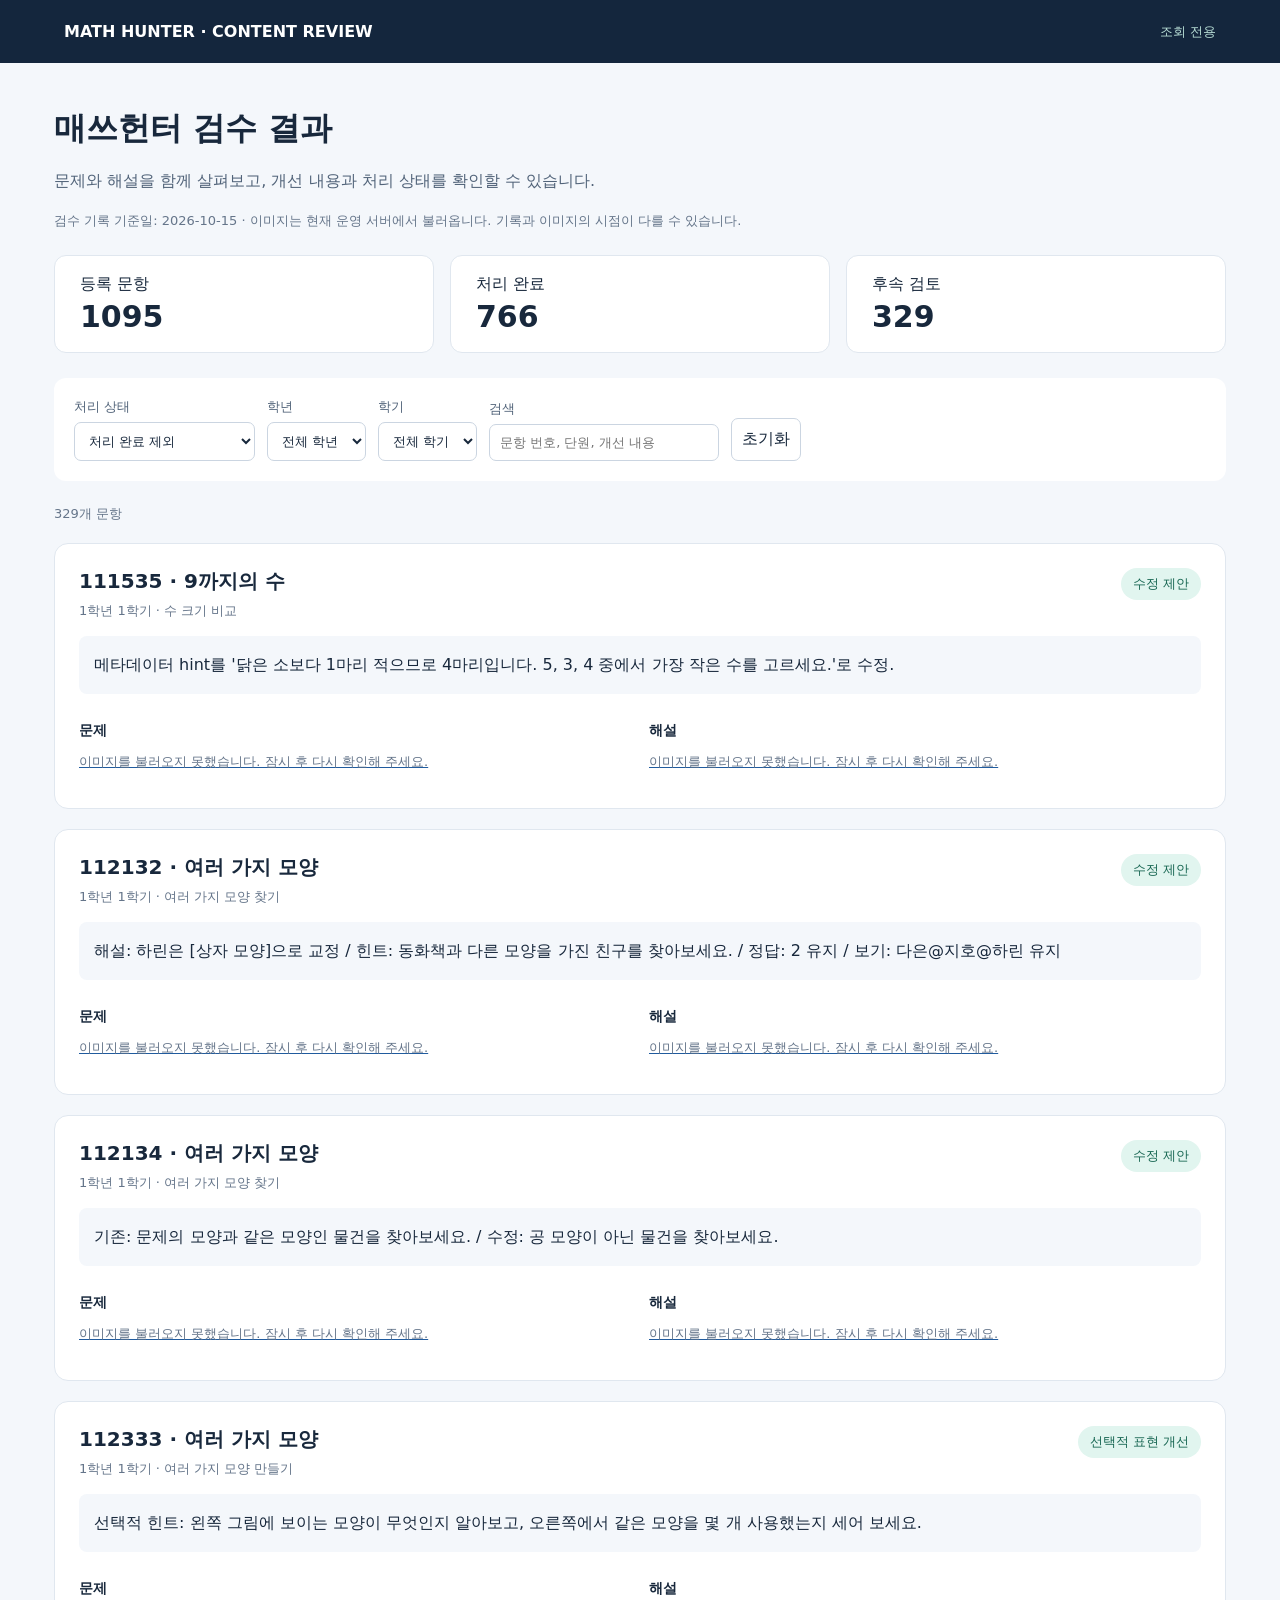
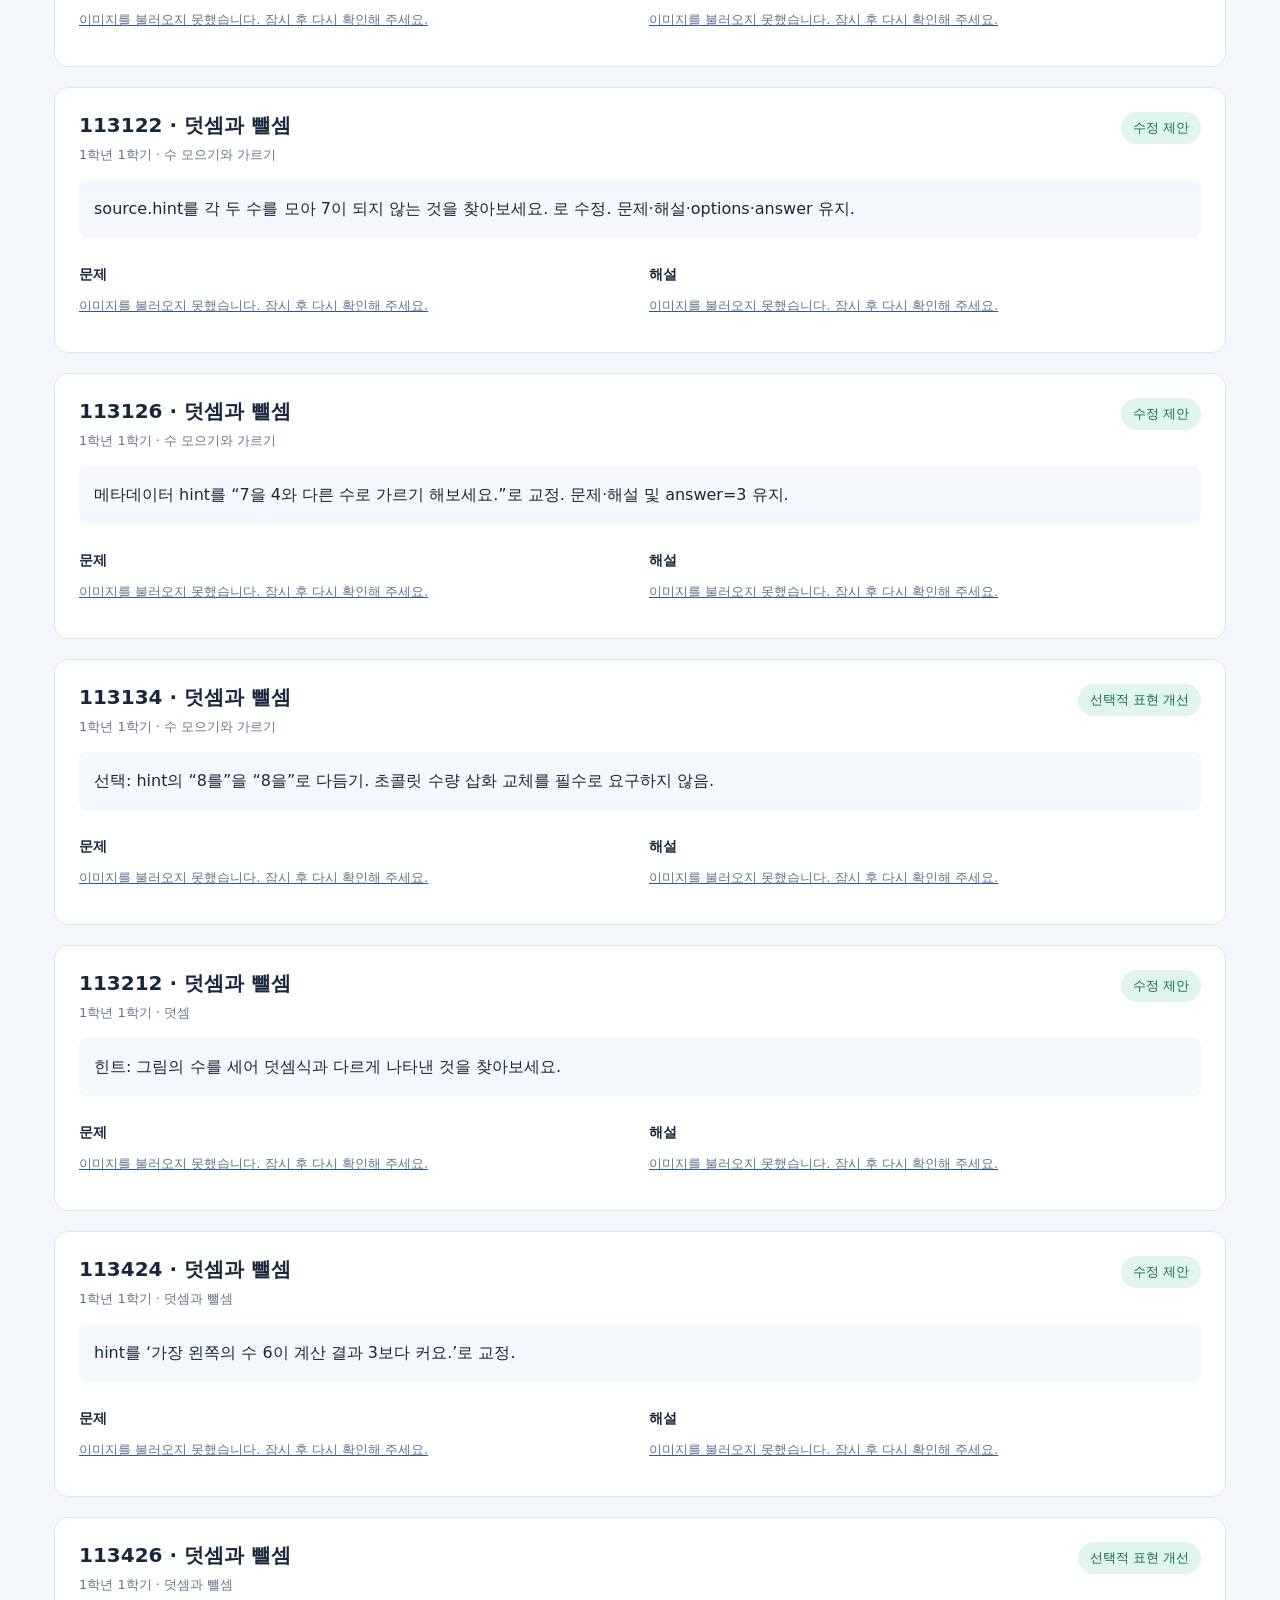
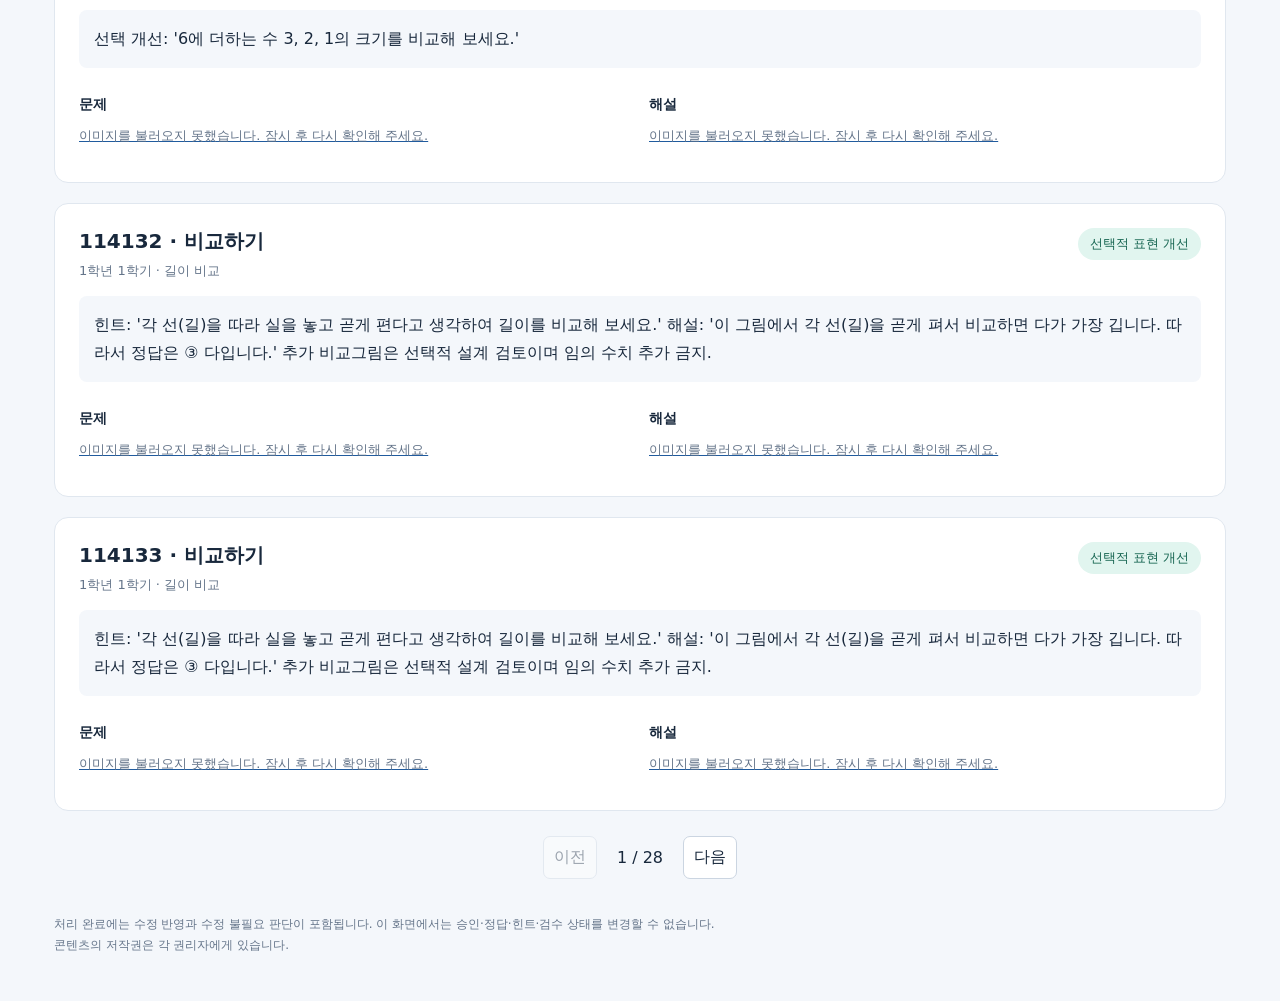
==== commit fb361561: "Close public V3 factory pages while preserving legacy review" ====
--- a/index.html
+++ b/index.html
@@ -2,7 +2,7 @@
 <html lang="ko"><head><meta charset="utf-8"><meta name="viewport" content="width=device-width,initial-scale=1"><title>매쓰헌터 검수 결과</title><script defer src="data.js?v=b6bea7e2ffad570b"></script>
 <style>
 :root{font-family:system-ui,-apple-system,"Malgun Gothic",sans-serif;color:#18283c;background:#f4f7fb}*{box-sizing:border-box}body{margin:0}header{background:#14263d;color:white;padding:22px 5%;display:flex;justify-content:space-between;align-items:center}header small{color:#b7ddd5}main{max-width:1220px;margin:44px auto;padding:0 24px}h1{font-size:32px;margin-bottom:12px}.intro{color:#516379;line-height:1.8}.stats{display:flex;gap:16px;margin:25px 0}.stat{background:white;padding:18px 25px;border:1px solid #e0e7ef;border-radius:12px;flex:1}.stat b{font-size:30px;display:block;margin-top:4px}.filters{display:flex;flex-wrap:wrap;gap:12px;align-items:end;background:white;padding:20px;border-radius:12px;margin:24px 0}label{display:grid;gap:6px;font-size:13px;color:#516379}select,input,button{font:inherit;border:1px solid #cbd5e1;padding:10px;border-radius:7px;background:white;color:#18283c}button{cursor:pointer}input{min-width:230px}.card{background:white;margin:20px 0;padding:24px;border:1px solid #e0e7ef;border-radius:14px}.head{display:flex;justify-content:space-between;gap:15px}.head h2{font-size:20px;margin:0 0 7px}.meta{font-size:13px;color:#65758a}.tag{align-self:start;border-radius:20px;background:#e1f5ef;color:#176652;padding:7px 12px;font-size:13px;white-space:nowrap}.tag.pending{background:#fff1d4;color:#865a12}.summary{white-space:pre-line;line-height:1.75;background:#f4f7fb;padding:15px;border-radius:8px}.pictures{display:grid;grid-template-columns:1fr 1fr;gap:18px}figure{margin:0;min-width:0}figcaption{font-size:14px;font-weight:700;margin:12px 0}img{display:block;width:100%;height:auto;background:#fafafa;border:1px solid #e4e9ef;border-radius:8px}a{color:#205b9e}footer{font-size:12px;line-height:1.8;color:#65758a;margin:35px 0}.empty{padding:40px;text-align:center;color:#65758a}.notice{font-size:13px;color:#65758a}.pager{display:flex;align-items:center;justify-content:center;gap:20px;margin:25px}button:disabled{opacity:.4;cursor:default}:focus-visible{outline:3px solid #59b5a6;outline-offset:2px}@media(max-width:700px){main{padding:0 15px;margin-top:25px}.pictures{grid-template-columns:1fr}.stats{gap:8px}.stat{padding:13px}.stat b{font-size:23px}.head{flex-direction:column}.filters label{flex:1}input{min-width:160px}h1{font-size:27px}}
-</style></head><body><header><strong>MATH HUNTER · CONTENT REVIEW</strong><small>조회 전용</small></header><main><p><a href="v3/">공장 V3 · 비공개 ZIP 검수 화면 열기</a></p><h1>매쓰헌터 검수 결과</h1><p class="intro">문제와 해설을 함께 살펴보고, 개선 내용과 처리 상태를 확인할 수 있습니다.</p><p class="notice">검수 기록 기준일: <span id="date"></span> · 이미지는 현재 운영 서버에서 불러옵니다. 기록과 이미지의 시점이 다를 수 있습니다.</p><section class="stats" aria-label="검수 현황"><div class="stat">등록 문항<b id="total"></b></div><div class="stat">처리 완료<b id="done"></b></div><div class="stat">후속 검토<b id="pending"></b></div></section><section class="filters" aria-label="검색 필터"><label>처리 상태<select id="status"><option value="active" selected>처리 완료 제외</option><option value="all">전체</option><option value="completed">처리 완료</option><option value="pending">검토 대기</option><option value="correction">수정 제안</option><option value="optional">선택적 표현 개선</option><option value="uncertain">판단 보류</option><option value="json-hold">JSON 수정 보류 · 7문항</option></select></label><label>학년<select id="grade"><option value="">전체 학년</option></select></label><label>학기<select id="semester"><option value="">전체 학기</option><option value="1">1학기</option><option value="2">2학기</option></select></label><label>검색<input id="search" type="search" placeholder="문항 번호, 단원, 개선 내용"></label><button id="reset" type="button">초기화</button></section><p id="count" class="meta" aria-live="polite"></p><section id="cards" aria-label="검수 결과 목록"></section><nav class="pager" aria-label="페이지 이동"><button id="prev" type="button">이전</button><span id="page"></span><button id="next" type="button">다음</button></nav><footer>처리 완료에는 수정 반영과 수정 불필요 판단이 포함됩니다. 이 화면에서는 승인·정답·힌트·검수 상태를 변경할 수 없습니다.<br>콘텐츠의 저작권은 각 권리자에게 있습니다.</footer></main>
+</style></head><body><header><strong>MATH HUNTER · CONTENT REVIEW</strong><small>조회 전용</small></header><main><h1>매쓰헌터 검수 결과</h1><p class="intro">문제와 해설을 함께 살펴보고, 개선 내용과 처리 상태를 확인할 수 있습니다.</p><p class="notice">검수 기록 기준일: <span id="date"></span> · 이미지는 현재 운영 서버에서 불러옵니다. 기록과 이미지의 시점이 다를 수 있습니다.</p><section class="stats" aria-label="검수 현황"><div class="stat">등록 문항<b id="total"></b></div><div class="stat">처리 완료<b id="done"></b></div><div class="stat">후속 검토<b id="pending"></b></div></section><section class="filters" aria-label="검색 필터"><label>처리 상태<select id="status"><option value="active" selected>처리 완료 제외</option><option value="all">전체</option><option value="completed">처리 완료</option><option value="pending">검토 대기</option><option value="correction">수정 제안</option><option value="optional">선택적 표현 개선</option><option value="uncertain">판단 보류</option><option value="json-hold">JSON 수정 보류 · 7문항</option></select></label><label>학년<select id="grade"><option value="">전체 학년</option></select></label><label>학기<select id="semester"><option value="">전체 학기</option><option value="1">1학기</option><option value="2">2학기</option></select></label><label>검색<input id="search" type="search" placeholder="문항 번호, 단원, 개선 내용"></label><button id="reset" type="button">초기화</button></section><p id="count" class="meta" aria-live="polite"></p><section id="cards" aria-label="검수 결과 목록"></section><nav class="pager" aria-label="페이지 이동"><button id="prev" type="button">이전</button><span id="page"></span><button id="next" type="button">다음</button></nav><footer>처리 완료에는 수정 반영과 수정 불필요 판단이 포함됩니다. 이 화면에서는 승인·정답·힌트·검수 상태를 변경할 수 없습니다.<br>콘텐츠의 저작권은 각 권리자에게 있습니다.</footer></main>
 <script>
 document.addEventListener('DOMContentLoaded',()=>{
  const $=id=>document.getElementById(id),data=window.REVIEW_DATA,rows=data.records;let page=0;const size=12;
